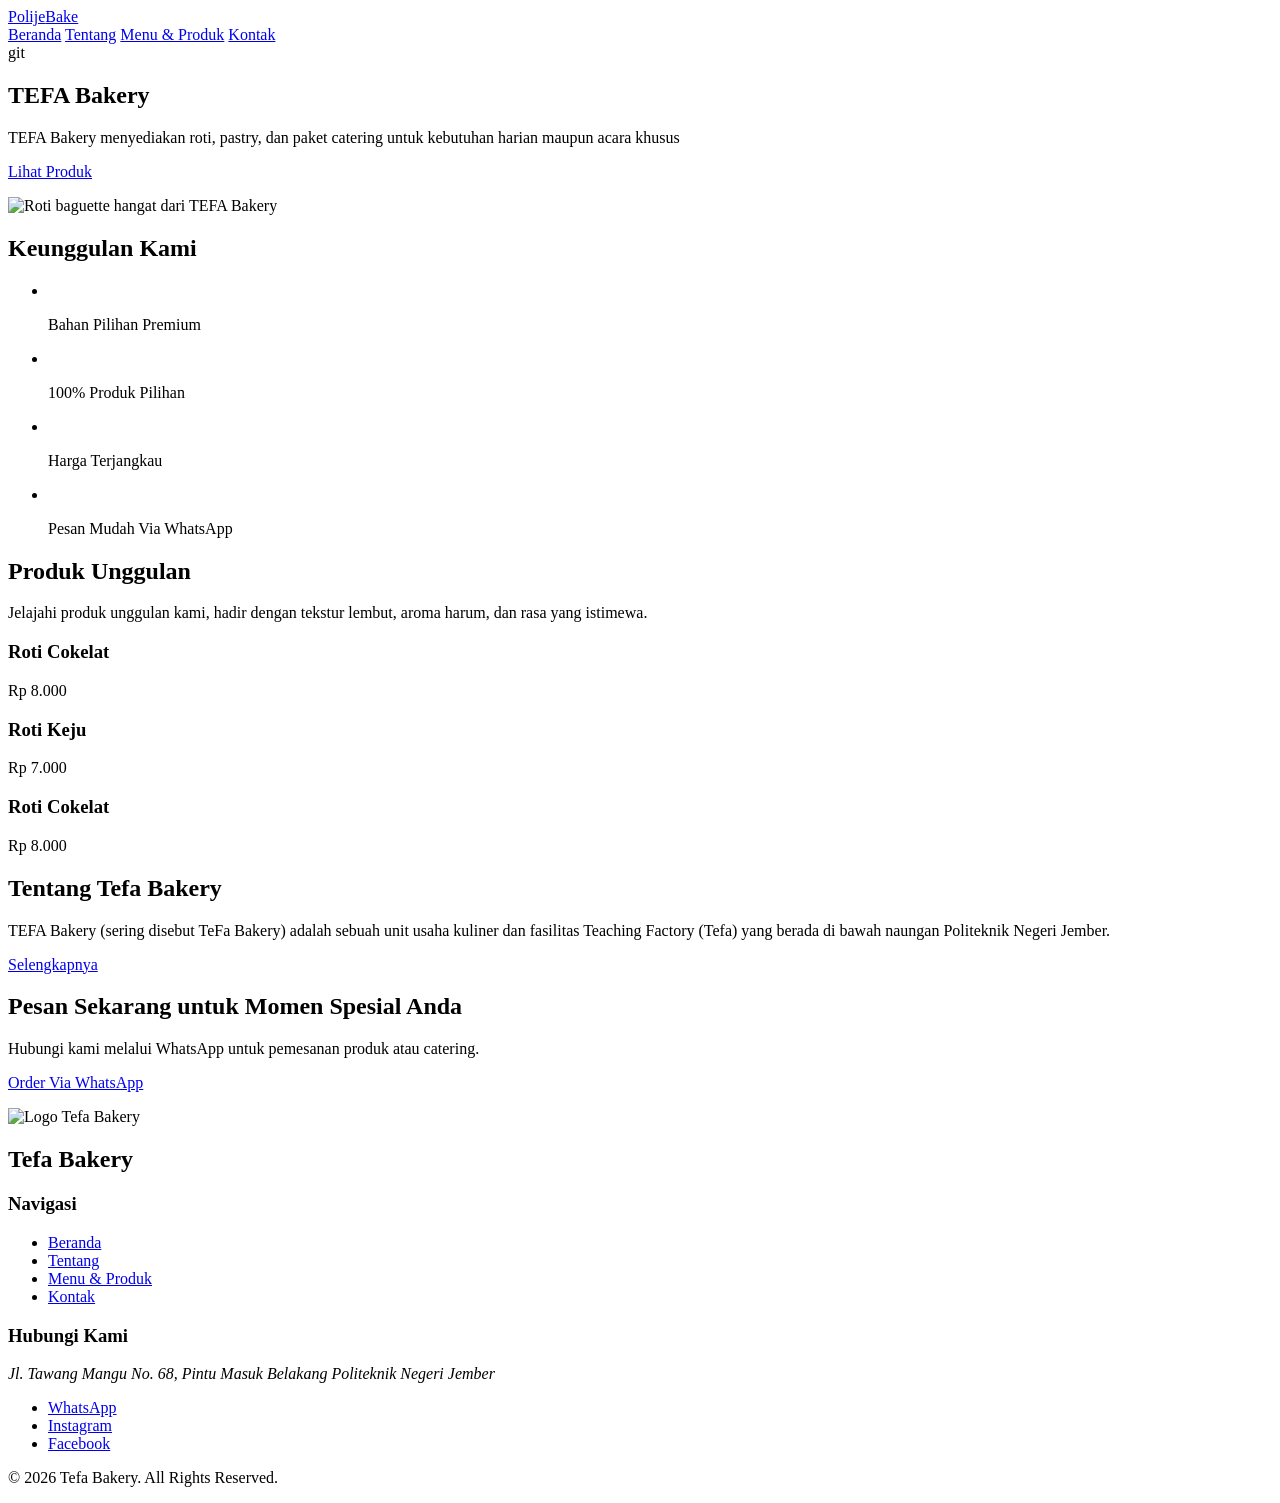
==== index.html @ ffd64a45 "Add files via upload" ====
<!doctype html>
<html lang="id">
  <head>
    <meta charset="UTF-8" />
    <meta name="viewport" content="width=device-width, initial-scale=1.0" />
    <title>Beranda - TEFA Bakery</title>

    <!-- Fonts -->
    <link rel="preconnect" href="https://fonts.googleapis.com" />
    <link rel="preconnect" href="https://fonts.gstatic.com" crossorigin />
    <link
      href="https://fonts.googleapis.com/css2?family=Inria+Serif:ital,wght@0,300;0,400;0,700;1,300;1,400;1,700&family=Inter:ital,opsz@0,14..32;1,14..32&display=swap"
      rel="stylesheet"
    />
    <!-- Feather Icons -->
    <script src="https://unpkg.com/feather-icons"></script>

    <link rel="stylesheet" href="style.css" />
  </head>

  <body>
    <!-- NAVBAR -->
    <header>
      <nav class="navbar">
        <a href="#" class="navbar-logo">Polije<span>Bake</span></a>

        <div class="navbar-nav">
          <a href="#">Beranda</a>
          <a href="tentang.html">Tentang</a>
          <a href="menu.html">Menu &amp; Produk</a>
          <a href="kontak.html">Kontak</a>
        </div>
        <div class="navbar-extra">
          <a href="#" id="hamburger-menu">
            <i data-feather="menu"></i>
          </a>git
        </div>
      </nav>
    </header>
    <!-- NAVBAR END -->

    <!-- Hero Section start -->
    <main>
      <section id="beranda">
        <h1>TEFA Bakery</h1>
        <p>
          TEFA Bakery menyediakan roti, pastry, dan paket catering untuk
          kebutuhan harian maupun acara khusus
        </p>
        <p><a class="tombol" href="menu.html">Lihat Produk</a></p>
        <img
          src="assets/images/hero-roti.jpg"
          alt="Roti baguette hangat dari TEFA Bakery"
          width="450"
        />
      </section>

      <section id="keunggulan">
        <h2>Keunggulan Kami</h2>
        <ul>
          <li>
            <img/>
            <p>Bahan Pilihan Premium</p>
          </li>
          <li>
            <img/>
            <p>100% Produk Pilihan</p>
          </li>
          <li>
            <img/>
            <p>Harga Terjangkau</p>
          </li>
          <li>
            <img/>
            <p>Pesan Mudah Via WhatsApp</p>
          </li>
        </ul>
      </section>

      <section id="produk-unggulan">
        <h2>Produk Unggulan</h2>
        <p>
          Jelajahi produk unggulan kami, hadir dengan tekstur lembut, aroma
          harum, dan rasa yang istimewa.
        </p>
        <article>
          <h3>Roti Cokelat</h3>
          <p>Rp 8.000</p>
        </article>

        <article>
          <h3>Roti Keju</h3>
          <p>Rp 7.000</p>
        </article>

        <article>
          <h3>Roti Cokelat</h3>
          <p>Rp 8.000</p>
        </article>
      </section>

      <section id="tentang">
        <h2>Tentang Tefa Bakery</h2>
        <p>
          TEFA Bakery (sering disebut TeFa Bakery) adalah sebuah unit usaha
          kuliner dan fasilitas Teaching Factory (Tefa) yang berada di bawah
          naungan Politeknik Negeri Jember.
        </p>
        <p><a class="tombol" href="tentang.html">Selengkapnya</a></p>
      </section>

      <section id="pesan">
        <h2>Pesan Sekarang untuk Momen Spesial Anda</h2>
        <p>
          Hubungi kami melalui WhatsApp untuk pemesanan produk atau catering.
        </p>
        <p>
          <a class="tombol" href="https://wa.me/6280000000000"
            >Order Via WhatsApp</a
          >
        </p>
      </section>
    </main>
    <!-- Hero Section End -->

    <!-- Footer Start-->
    <footer>
      <section>
        <img src="assets/images/" alt="Logo Tefa Bakery" width="80" />
        <h2>Tefa Bakery</h2>
      </section>

      <nav aria-label="Navigasi footer">
        <h3>Navigasi</h3>
        <ul>
          <li><a href="index.html">Beranda</a></li>
          <li><a href="tentang.html">Tentang</a></li>
          <li><a href="menu.html">Menu &amp; Produk</a></li>
          <li><a href="kontak.html">Kontak</a></li>
        </ul>
      </nav>

      <section>
        <h3>Hubungi Kami</h3>
        <address>
          Jl. Tawang Mangu No. 68, Pintu Masuk Belakang Politeknik Negeri Jember
        </address>
        <ul>
          <li><a href="https://wa.me/6280000000000">WhatsApp</a></li>
          <li>
            <a href="https://www.instagram.com/tefasippolije">Instagram</a>
          </li>
          <li><a href="https://www.facebook.com/">Facebook</a></li>
        </ul>
      </section>

      <p>&copy; 2026 Tefa Bakery. All Rights Reserved.</p>
    </footer>
    <!-- Footer end-->

    <!-- Feather Icons -->
    <script src="https://cdn.jsdelivr.net/npm/feather-icons/dist/feather.min.js"></script>
    <script>
      feather.replace();
    </script>
    <script src="script.js"></script>
  </body>
</html>
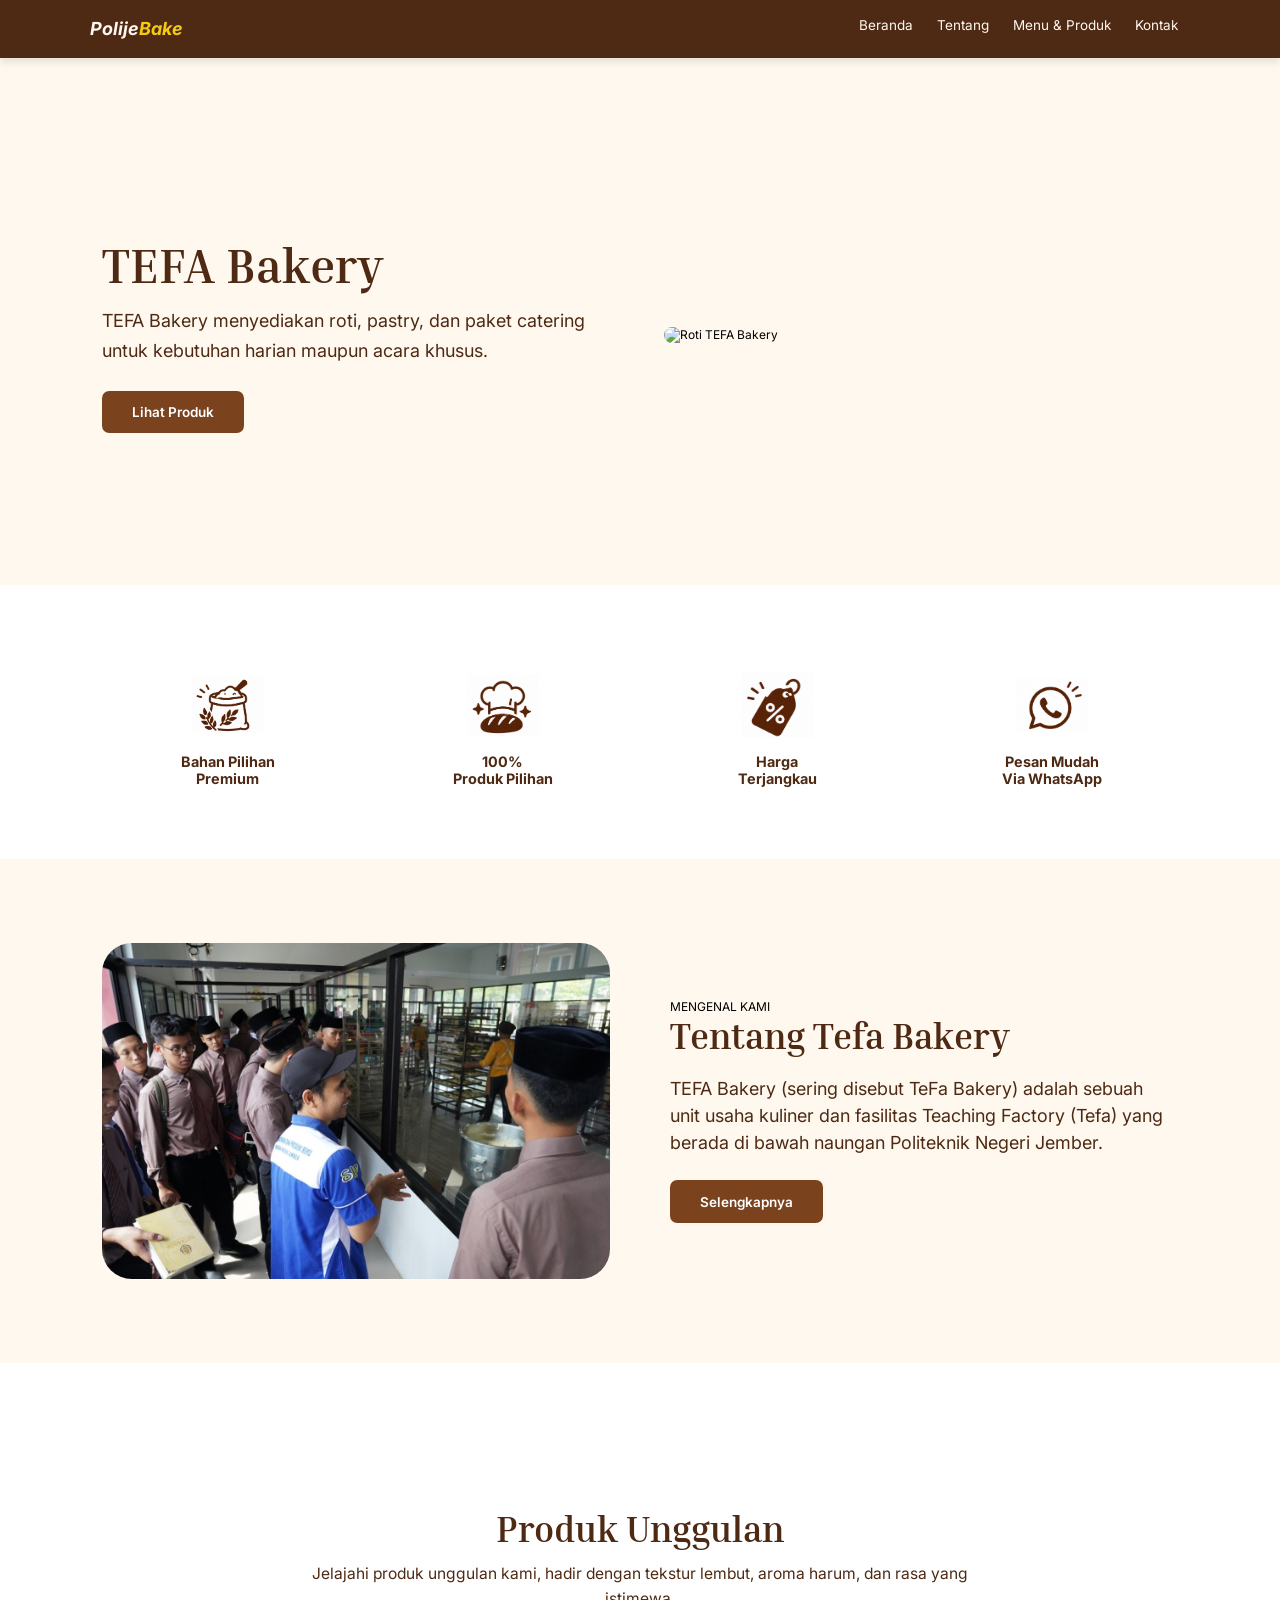
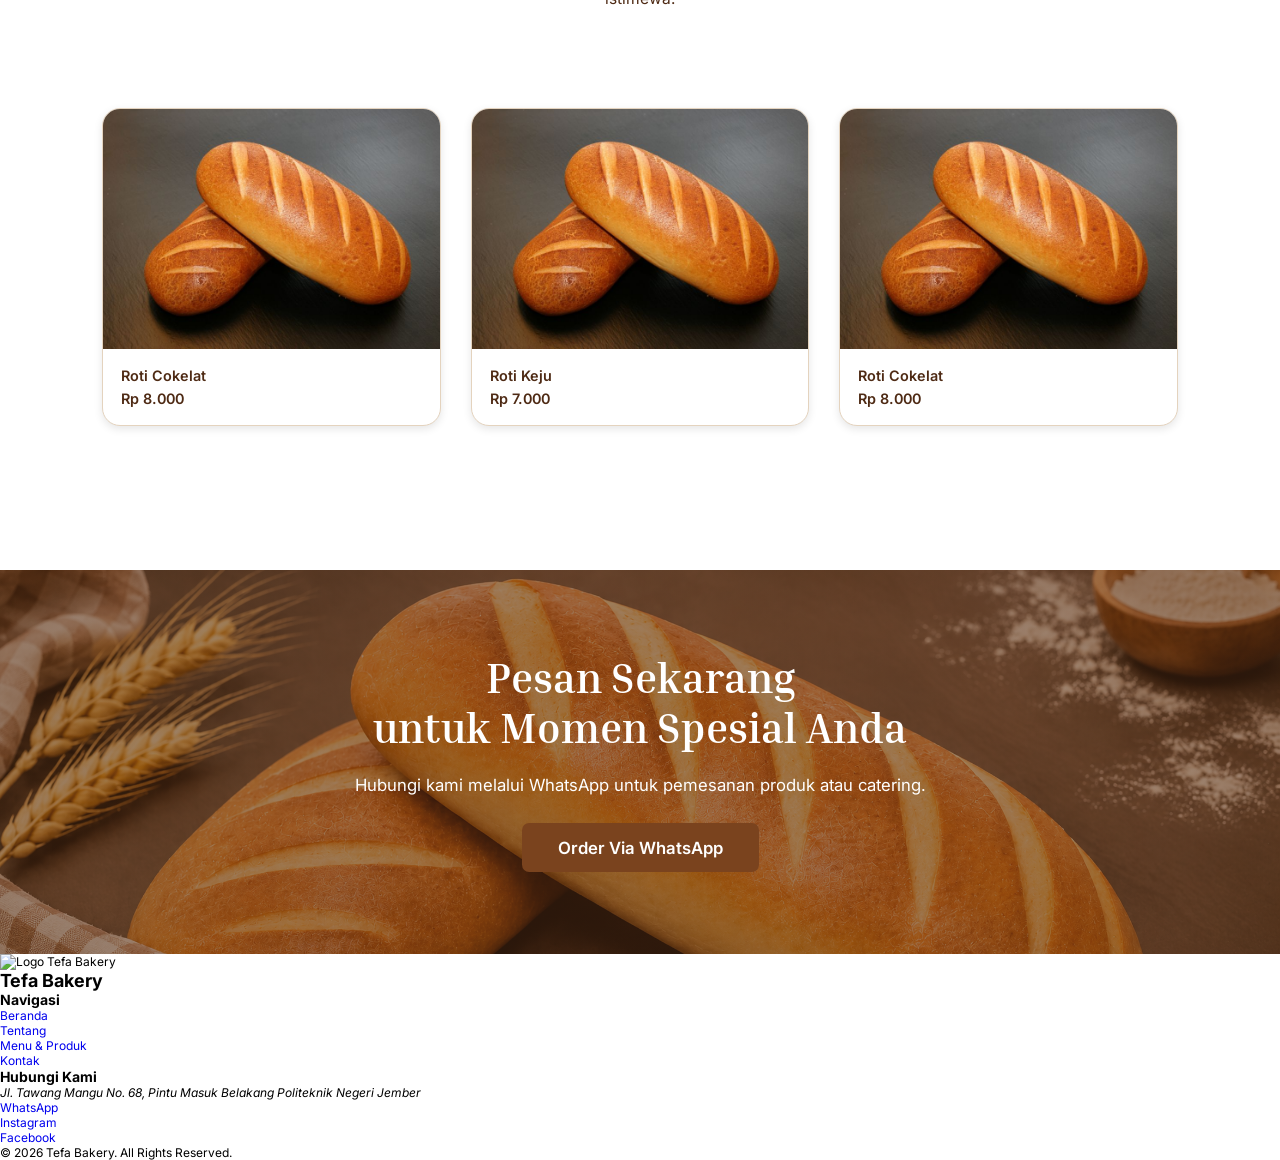
==== commit dc2e4d94: "update project" ====
--- a/index.html
+++ b/index.html
@@ -1,168 +1,198 @@
-<!doctype html>
-<html lang="id">
-  <head>
-    <meta charset="UTF-8" />
-    <meta name="viewport" content="width=device-width, initial-scale=1.0" />
-    <title>Beranda - TEFA Bakery</title>
-
-    <!-- Fonts -->
-    <link rel="preconnect" href="https://fonts.googleapis.com" />
-    <link rel="preconnect" href="https://fonts.gstatic.com" crossorigin />
-    <link
-      href="https://fonts.googleapis.com/css2?family=Inria+Serif:ital,wght@0,300;0,400;0,700;1,300;1,400;1,700&family=Inter:ital,opsz@0,14..32;1,14..32&display=swap"
-      rel="stylesheet"
-    />
-    <!-- Feather Icons -->
-    <script src="https://unpkg.com/feather-icons"></script>
-
-    <link rel="stylesheet" href="style.css" />
-  </head>
-
-  <body>
-    <!-- NAVBAR -->
-    <header>
-      <nav class="navbar">
-        <a href="#" class="navbar-logo">Polije<span>Bake</span></a>
-
-        <div class="navbar-nav">
-          <a href="#">Beranda</a>
-          <a href="tentang.html">Tentang</a>
-          <a href="menu.html">Menu &amp; Produk</a>
-          <a href="kontak.html">Kontak</a>
-        </div>
-        <div class="navbar-extra">
-          <a href="#" id="hamburger-menu">
-            <i data-feather="menu"></i>
-          </a>git
-        </div>
-      </nav>
-    </header>
-    <!-- NAVBAR END -->
-
-    <!-- Hero Section start -->
-    <main>
-      <section id="beranda">
-        <h1>TEFA Bakery</h1>
-        <p>
-          TEFA Bakery menyediakan roti, pastry, dan paket catering untuk
-          kebutuhan harian maupun acara khusus
-        </p>
-        <p><a class="tombol" href="menu.html">Lihat Produk</a></p>
-        <img
-          src="assets/images/hero-roti.jpg"
-          alt="Roti baguette hangat dari TEFA Bakery"
-          width="450"
-        />
-      </section>
-
-      <section id="keunggulan">
-        <h2>Keunggulan Kami</h2>
-        <ul>
-          <li>
-            <img/>
-            <p>Bahan Pilihan Premium</p>
-          </li>
-          <li>
-            <img/>
-            <p>100% Produk Pilihan</p>
-          </li>
-          <li>
-            <img/>
-            <p>Harga Terjangkau</p>
-          </li>
-          <li>
-            <img/>
-            <p>Pesan Mudah Via WhatsApp</p>
-          </li>
-        </ul>
-      </section>
-
-      <section id="produk-unggulan">
-        <h2>Produk Unggulan</h2>
-        <p>
-          Jelajahi produk unggulan kami, hadir dengan tekstur lembut, aroma
-          harum, dan rasa yang istimewa.
-        </p>
-        <article>
-          <h3>Roti Cokelat</h3>
-          <p>Rp 8.000</p>
-        </article>
-
-        <article>
-          <h3>Roti Keju</h3>
-          <p>Rp 7.000</p>
-        </article>
-
-        <article>
-          <h3>Roti Cokelat</h3>
-          <p>Rp 8.000</p>
-        </article>
-      </section>
-
-      <section id="tentang">
-        <h2>Tentang Tefa Bakery</h2>
-        <p>
-          TEFA Bakery (sering disebut TeFa Bakery) adalah sebuah unit usaha
-          kuliner dan fasilitas Teaching Factory (Tefa) yang berada di bawah
-          naungan Politeknik Negeri Jember.
-        </p>
-        <p><a class="tombol" href="tentang.html">Selengkapnya</a></p>
-      </section>
-
-      <section id="pesan">
-        <h2>Pesan Sekarang untuk Momen Spesial Anda</h2>
-        <p>
-          Hubungi kami melalui WhatsApp untuk pemesanan produk atau catering.
-        </p>
-        <p>
-          <a class="tombol" href="https://wa.me/6280000000000"
-            >Order Via WhatsApp</a
-          >
-        </p>
-      </section>
-    </main>
-    <!-- Hero Section End -->
-
-    <!-- Footer Start-->
-    <footer>
-      <section>
-        <img src="assets/images/" alt="Logo Tefa Bakery" width="80" />
-        <h2>Tefa Bakery</h2>
-      </section>
-
-      <nav aria-label="Navigasi footer">
-        <h3>Navigasi</h3>
-        <ul>
-          <li><a href="index.html">Beranda</a></li>
-          <li><a href="tentang.html">Tentang</a></li>
-          <li><a href="menu.html">Menu &amp; Produk</a></li>
-          <li><a href="kontak.html">Kontak</a></li>
-        </ul>
-      </nav>
-
-      <section>
-        <h3>Hubungi Kami</h3>
-        <address>
-          Jl. Tawang Mangu No. 68, Pintu Masuk Belakang Politeknik Negeri Jember
-        </address>
-        <ul>
-          <li><a href="https://wa.me/6280000000000">WhatsApp</a></li>
-          <li>
-            <a href="https://www.instagram.com/tefasippolije">Instagram</a>
-          </li>
-          <li><a href="https://www.facebook.com/">Facebook</a></li>
-        </ul>
-      </section>
-
-      <p>&copy; 2026 Tefa Bakery. All Rights Reserved.</p>
-    </footer>
-    <!-- Footer end-->
-
-    <!-- Feather Icons -->
-    <script src="https://cdn.jsdelivr.net/npm/feather-icons/dist/feather.min.js"></script>
-    <script>
-      feather.replace();
-    </script>
-    <script src="script.js"></script>
-  </body>
-</html>
+<!doctype html>
+<html lang="id">
+  <head>
+    <meta charset="UTF-8" />
+    <meta name="viewport" content="width=device-width, initial-scale=1.0" />
+    <title>Beranda - TEFA Bakery</title>
+
+    <!-- Fonts -->
+    <link rel="preconnect" href="https://fonts.googleapis.com" />
+    <link rel="preconnect" href="https://fonts.gstatic.com" crossorigin />
+    <link
+      href="https://fonts.googleapis.com/css2?family=Inria+Serif:ital,wght@0,300;0,400;0,700;1,300;1,400;1,700&family=Inter:ital,opsz@0,14..32;1,14..32&display=swap"
+      rel="stylesheet"
+    />
+    <!-- Feather Icons -->
+    <script src="https://unpkg.com/feather-icons"></script>
+
+    <link rel="stylesheet" href="style.css" />
+  </head>
+
+  <body>
+    <!-- NAVBAR -->
+    <header>
+      <nav class="navbar">
+        <a href="#" class="navbar-logo">Polije<span>Bake</span></a>
+
+        <div class="navbar-nav">
+          <a href="#">Beranda</a>
+          <a href="tentang.html">Tentang</a>
+          <a href="menu.html">Menu &amp; Produk</a>
+          <a href="kontak.html">Kontak</a>
+        </div>
+        <div class="navbar-extra">
+          <a href="#" id="hamburger-menu"> <i data-feather="menu"></i> </a>
+        </div>
+      </nav>
+    </header>
+    <!-- NAVBAR END -->
+
+    <!-- Hero Section start -->
+    <main>
+      <section class="hero" id="beranda">
+        <div class="hero-content">
+          <h1>TEFA Bakery</h1>
+          <p>
+            TEFA Bakery menyediakan roti, pastry, dan paket catering untuk
+            kebutuhan harian maupun acara khusus.
+          </p>
+          <a class="tombol" href="menu.html">Lihat Produk</a>
+        </div>
+
+        <div class="hero-image">
+          <img src="assets/roti.jpg" alt="Roti TEFA Bakery" />
+        </div>
+      </section>
+
+      <section class="keunggulan">
+        <div class="keunggulan-item">
+          <img src="assets/premium.png" alt="Bahan Premium" />
+          <p>Bahan Pilihan<br />Premium</p>
+        </div>
+
+        <div class="keunggulan-item">
+          <img src="assets/pilihan.png" alt="Produk Pilihan" />
+          <p>100%<br />Produk Pilihan</p>
+        </div>
+
+        <div class="keunggulan-item">
+          <img src="assets/terjangkau.png" alt="Harga Terjangkau" />
+          <p>Harga<br />Terjangkau</p>
+        </div>
+
+        <div class="keunggulan-item">
+          <img src="assets/pesan.png" alt="WhatsApp" />
+          <p>Pesan Mudah<br />Via WhatsApp</p>
+        </div>
+      </section>
+
+      <!-- TENTANG -->
+      <section class="tentang">
+        <img
+          src="assets/tentang.png"
+          alt="Kegiatan Teaching Factory TEFA Bakery"
+        />
+
+        <div class="tentang-content">
+          <span class="tentang-label"> MENGENAL KAMI </span>
+
+          <h2>Tentang Tefa Bakery</h2>
+
+          <p>
+            TEFA Bakery (sering disebut TeFa Bakery) adalah sebuah unit usaha
+            kuliner dan fasilitas Teaching Factory (Tefa) yang berada di bawah
+            naungan Politeknik Negeri Jember.
+          </p>
+
+          <a class="tombol" href="tentang.html"> Selengkapnya </a>
+        </div>
+      </section>
+      <!-- Menu Unggulan -->
+      <section class="produk">
+        <div class="produk-header">
+          <h2>Produk Unggulan</h2>
+          <p>
+            Jelajahi produk unggulan kami, hadir dengan tekstur lembut, aroma
+            harum, dan rasa yang istimewa.
+          </p>
+        </div>
+
+        <div class="produk-container">
+          <article class="produk-card">
+            <img src="assets/Roti.jpg" alt="Roti Cokelat" />
+
+            <div class="produk-desc">
+              <h3>Roti Cokelat</h3>
+              <p>Rp 8.000</p>
+            </div>
+          </article>
+
+          <article class="produk-card">
+            <img src="assets/Roti.jpg" alt="Roti Keju" />
+
+            <div class="produk-desc">
+              <h3>Roti Keju</h3>
+              <p>Rp 7.000</p>
+            </div>
+          </article>
+
+          <article class="produk-card">
+            <img src="assets/Roti.jpg" alt="Roti Cokelat" />
+
+            <div class="produk-desc">
+              <h3>Roti Cokelat</h3>
+              <p>Rp 8.000</p>
+            </div>
+          </article>
+        </div>
+      </section>
+
+      <section class="pesan">
+        <div class="pesan-content">
+          <h2>Pesan Sekarang<br />untuk Momen Spesial Anda</h2>
+
+          <p>
+            Hubungi kami melalui WhatsApp untuk pemesanan produk atau catering.
+          </p>
+
+          <a class="tombol" href="https://wa.me/6280000000000">
+            Order Via WhatsApp
+          </a>
+        </div>
+      </section>
+    </main>
+    <!-- Hero Section End -->
+
+    <!-- Footer Start-->
+    <footer>
+      <section>
+        <img src="assets/images/" alt="Logo Tefa Bakery" width="80" />
+        <h2>Tefa Bakery</h2>
+      </section>
+
+      <nav aria-label="Navigasi footer">
+        <h3>Navigasi</h3>
+        <ul>
+          <li><a href="index.html">Beranda</a></li>
+          <li><a href="tentang.html">Tentang</a></li>
+          <li><a href="menu.html">Menu &amp; Produk</a></li>
+          <li><a href="kontak.html">Kontak</a></li>
+        </ul>
+      </nav>
+
+      <section>
+        <h3>Hubungi Kami</h3>
+        <address>
+          Jl. Tawang Mangu No. 68, Pintu Masuk Belakang Politeknik Negeri Jember
+        </address>
+        <ul>
+          <li><a href="https://wa.me/6280000000000">WhatsApp</a></li>
+          <li>
+            <a href="https://www.instagram.com/tefasippolije">Instagram</a>
+          </li>
+          <li><a href="https://www.facebook.com/">Facebook</a></li>
+        </ul>
+      </section>
+
+      <p>&copy; 2026 Tefa Bakery. All Rights Reserved.</p>
+    </footer>
+    <!-- Footer end-->
+
+    <!-- Feather Icons -->
+    <script src="https://cdn.jsdelivr.net/npm/feather-icons/dist/feather.min.js"></script>
+    <script>
+      feather.replace();
+    </script>
+    <script src="script.js"></script>
+  </body>
+</html>
--- a/style.css
+++ b/style.css
@@ -0,0 +1,946 @@
+:root {
+  --primary: #4e2a14;
+  --bg: #fff8ee;
+  --font-judul: "Inria Serif", serif;
+  --font-isi: "Inter", sans-serif;
+  --stroke: #e4d3be;
+}
+
+* {
+  margin: 0;
+  padding: 0;
+  box-sizing: border-box;
+  outline: none;
+  border: none;
+  text-decoration: none;
+}
+html {
+  scroll-behavior: smooth;
+  scroll-padding-top: 90px;
+}
+body {
+  font-family: var(--font-isi);
+  color: black;
+}
+
+/* Navbar */
+.navbar {
+  display: flex;
+  align-items: center;
+  padding: 1.4rem 7%;
+  background-color: var(--primary);
+  border-bottom: 1px solid var(--primary);
+  box-shadow: 0 4px 8px rgba(0, 0, 0, 0.1);
+  left: 0;
+  top: 0;
+  right: 0;
+  z-index: 998;
+  position: fixed;
+}
+.navbar .navbar-logo {
+  font-size: 1.5rem;
+  font-weight: 700;
+  color: #fff8ee;
+  font-style: italic;
+}
+.navbar .navbar-logo span {
+  color: #f5cb12;
+  font-style: italic;
+}
+.navbar .navbar-nav {
+  display: flex;
+  align-items: center;
+  position: static;
+  margin-left: auto;
+  transform: none;
+}
+.navbar .navbar-nav a {
+  color: var(--bg);
+  display: inline-block;
+  font-size: 1.125rem;
+  margin: 0 1rem;
+}
+.navbar .navbar-nav a::after {
+  content: "";
+  display: block;
+  padding-bottom: 0.5rem;
+  border-bottom: 0.1rem solid var(--bg);
+  width: 0;
+  transition: width 0.6s ease;
+}
+.navbar .navbar-nav a:hover::after,
+.navbar .navbar-nav a.active::after {
+  width: 100%;
+}
+
+/* Hamburger Menu */
+.navbar .navbar-extra a {
+  color: var(--bg);
+}
+#hamburger-menu {
+  display: none;
+}
+
+/* Home */
+/* Hero section */
+.hero {
+  min-height: 65vh;
+  padding: 12rem 8% 5rem;
+  background: var(--bg);
+  display: grid;
+  grid-template-columns: 1fr 1fr;
+  align-items: center;
+  gap: 4rem;
+}
+.hero-content h1 {
+  font-size: 4rem;
+  font-family: var(--font-judul);
+  font-weight: 700;
+  margin-bottom: 1rem;
+  color: #4e2a14;
+}
+.hero-content p {
+  font-size: 1.5rem;
+  font-family: var(--font-isi);
+  color: #4e2a14;
+  line-height: 1.7;
+  margin-bottom: 2rem;
+}
+.hero-image img {
+  width: 100%;
+  height: 28rem;
+  object-fit: cover;
+  border-radius: 2.5rem;
+}
+/* Tombol lihat produk */
+.tombol {
+  display: inline-block;
+  padding: 1.1rem 2.5rem;
+  background-color: #7a431e;
+  color: #ffffff;
+  font-size: 1.125rem;
+  font-weight: 600;
+  border-radius: 0.6rem;
+  transition: 0.3s ease;
+}
+.tombol:hover {
+  background: var(--primary);
+  transform: translateY(-3px);
+}
+
+/* Keunggulan */
+.keunggulan {
+  padding: 7rem 8% 6rem;
+  background: #ffffff;
+  display: grid;
+  grid-template-columns: repeat(4, 1fr);
+  gap: 2rem;
+  text-align: center;
+}
+.keunggulan-item {
+  display: flex;
+  flex-direction: column;
+  align-items: center;
+  justify-content: center;
+  gap: 1rem;
+}
+.keunggulan-item img {
+  width: 6rem;
+  height: 6rem;
+  object-fit: contain;
+  display: block;
+}
+.keunggulan-item p {
+  font-family: var(--font-isi);
+  font-size: 1.2rem;
+  font-weight: 700;
+  color: #4e2a14;
+}
+/* tentang tefa bakery singkat */
+.tentang {
+  padding: 7rem 8%;
+  background-color: var(--bg);
+  display: grid;
+  grid-template-columns: 1fr 1fr;
+  align-items: center;
+  gap: 5rem;
+}
+.tentang h2 {
+  font-family: var(--font-judul);
+  font-size: 3rem;
+  font-weight: 700;
+  color: var(--primary);
+  margin-bottom: 1.5rem;
+}
+.tentang img {
+  width: 100%;
+  height: 28rem;
+  object-fit: cover;
+  border-radius: 2.5rem;
+  display: block;
+}
+.tentang-content {
+  display: flex;
+  flex-direction: column;
+  align-items: flex-start;
+}
+.tentang-content p {
+  font-family: var(--font-isi);
+  font-size: 1.5rem;
+  color: var(--primary);
+  line-height: 1.5;
+  margin-bottom: 2rem;
+}
+.tentang-content .tombol {
+  display: inline-block;
+}
+/* Menu Unggulan */
+.produk {
+  padding: 12rem 8%;
+  background-color: #ffffff;
+}
+.produk-header {
+  text-align: center;
+  margin-bottom: 8rem;
+}
+.produk-header h2 {
+  font-family: var(--font-judul);
+  font-size: 3rem;
+  font-weight: 700;
+  color: var(--primary);
+  margin-bottom: 1rem;
+}
+.produk-header p {
+  font-family: var(--font-isi);
+  font-size: 1.3rem;
+  font-weight: 400;
+  color: var(--primary);
+  line-height: 1.6;
+  max-width: 55rem;
+  margin: 0 auto;
+}
+.produk-container {
+  display: grid;
+  grid-template-columns: repeat(3, 1fr);
+  gap: 2.5rem;
+  max-width: 110rem;
+  margin: 0 auto;
+}
+.produk-card {
+  background: #ffffff;
+  border: 1px solid var(--stroke);
+  border-radius: 1.5rem;
+  overflow: hidden;
+  box-shadow: 0 3px 8px rgba(0, 0, 0, 0.1);
+  transition: 0.3s ease;
+}
+.produk-card:hover {
+  transform: translateY(-5px);
+  box-shadow: 0 8px 20px rgba(78, 42, 20, 0.15);
+}
+.produk-card img {
+  width: 100%;
+  height: 20rem;
+  object-fit: cover;
+  display: block;
+}
+.produk-desc {
+  padding: 1.5rem;
+  text-align: left;
+}
+.produk-desc h3 {
+  font-family: var(--font-isi);
+  font-size: 1.2rem;
+  font-weight: 600;
+  color: var(--primary);
+  margin-bottom: 0.5rem;
+}
+.produk-desc p {
+  font-family: var(--font-isi);
+  font-size: 1.2rem;
+  font-weight: 600;
+  color: var(--primary);
+}
+/* Pesan Sekarang */
+.pesan {
+  min-height: 32rem;
+  padding: 6rem 8%;
+
+  background-image:
+    linear-gradient(rgba(78, 42, 20, 0.55), rgba(78, 42, 20, 0.55)),
+    url("assets/banner.png");
+  background-size: cover;
+  background-position: center;
+  background-repeat: no-repeat;
+
+  display: flex;
+  justify-content: center;
+  align-items: center;
+  text-align: center;
+}
+.pesan-content {
+  max-width: 75rem;
+  margin: 0 auto;
+}
+.pesan-content h2 {
+  font-family: var(--font-judul);
+  font-size: 3.5rem;
+  font-weight: 700;
+  color: #ffffff;
+  line-height: 1.2;
+  margin-bottom: 1.5rem;
+}
+.pesan-content p {
+  font-family: var(--font-isi);
+  font-size: 1.4rem;
+  color: #ffffff;
+  line-height: 1.7;
+  margin-bottom: 2rem;
+}
+.pesan-content .tombol {
+  display: inline-block;
+  padding: 1.2rem 3rem;
+  background-color: #7a431e;
+  color: white;
+  font-size: 1.4rem;
+  font-weight: 600;
+  border-radius: 0.6rem;
+  transition: 0.3s ease;
+}
+.pesan-content .tombol:hover {
+  background-color: var(--primary);
+  transform: translateY(-3px);
+}
+
+/* Tentang */
+.tentang-header {
+  padding: 9rem 8% 5rem;
+  text-align: center;
+}
+.tentang-header h1 {
+  text-align: center;
+  font-family: var(--font-judul);
+  font-size: 3rem;
+  font-weight: 700;
+  margin-bottom: 1rem;
+  color: var(--primary);
+}
+.tentang-header p {
+  font-family: var(--font-isi);
+  font-size: 1.3rem;
+  color: var(--primary);
+  line-height: 1.7;
+  max-width: 55rem;
+  margin: 0 auto;
+}
+/* Profil */
+.profil {
+  max-width: 110rem;
+  margin: 0 auto;
+  padding: 3rem 8% 5rem;
+
+  display: grid;
+  grid-template-columns: 0.9fr 1fr;
+  align-items: center;
+  gap: 4rem;
+}
+.profil-content {
+  background-color: #fff8ee;
+  min-height: 27rem;
+  padding: 2.5rem 2.8rem;
+
+  border: 1px solid #ead9c8;
+  border-radius: 2rem;
+  box-shadow: 0 3px 5px rgba(0, 0, 0, 0.12);
+
+  display: flex;
+  flex-direction: column;
+  justify-content: center;
+}
+.profil-content h2 {
+  font-family: var(--font-judul);
+  font-size: 2rem;
+  font-weight: 400;
+  color: var(--primary);
+  margin-bottom: 1.5rem;
+}
+.profil-content p {
+  font-family: var(--font-isi);
+  font-size: 1.2rem;
+  color: var(--primary);
+  line-height: 1.65;
+  text-align: justify;
+}
+.profil-image img {
+  width: 100%;
+  height: 30rem;
+  object-fit: cover;
+  object-position: center;
+  display: block;
+  border-radius: 2rem;
+  box-shadow: 0 3px 5px rgba(0, 0, 0, 0.12);
+}
+/* Sejarah */
+.sejarah {
+  margin-top: 6rem;
+  width: 100%;
+  padding: 4rem 8%;
+  box-sizing: border-box;
+  display: grid;
+  grid-template-columns: 1fr 1.2fr;
+  align-items: center;
+  gap: 4rem;
+  background-color: var(--primary);
+  box-shadow: 0 8px 10px -3px rgba(0, 0, 0, 0.2);
+}
+.sejarah-image img {
+  width: 100%;
+  height: 30rem;
+  object-fit: cover;
+  object-position: center;
+  display: block;
+  border-radius: 1.5rem;
+}
+.sejarah-content h2 {
+  font-family: var(--font-judul);
+  font-size: 2.4rem;
+  font-weight: 400;
+  color: #e4d3be;
+  margin-bottom: 1.5rem;
+}
+.sejarah-content p {
+  font-family: var(--font-isi);
+  font-size: 1.2rem;
+  color: #e4d3be;
+  line-height: 1.8;
+  text-align: justify;
+  margin-bottom: 1rem;
+}
+/* Visi Misi */
+.visi-misi {
+  width: 100%;
+  padding: 9rem 8%;
+  box-sizing: border-box;
+}
+.visi-misi h2 {
+  font-family: var(--font-judul);
+  font-size: 2.5rem;
+  font-weight: 400;
+  color: var(--primary);
+  margin-bottom: 2rem;
+  text-align: left;
+}
+.visi-misi-container {
+  display: grid;
+  grid-template-columns: 0.7fr 1.2fr;
+  gap: 2rem;
+  align-items: stretch;
+}
+.visi-card,
+.misi-card {
+  background-color: #fff8ee;
+  padding: 2rem;
+  border: 1px solid #ead9c8;
+  border-radius: 1.2rem;
+  box-shadow: 0 3px 4px rgba(0, 0, 0, 0.15);
+  min-height: 27rem;
+}
+.visi-card h3,
+.misi-card h3 {
+  font-family: var(--font-judul);
+  font-size: 2rem;
+  font-weight: 400;
+  color: var(--primary);
+  margin-bottom: 1.5rem;
+}
+.visi-card p {
+  font-family: var(--font-isi);
+  font-size: 1.2rem;
+  line-height: 1.65;
+  color: var(--primary);
+  text-align: justify;
+}
+.misi-card ul {
+  list-style: none;
+  padding: 0;
+  margin: 0;
+  counter-reset: nomor-misi;
+}
+.misi-card li {
+  counter-increment: nomor-misi;
+  position: relative;
+  padding-left: 3rem;
+  margin-bottom: 1.5rem;
+
+  font-family: var(--font-isi);
+  font-size: 1.1rem;
+  line-height: 1.6;
+  color: var(--primary);
+  text-align: justify;
+}
+/* Nomor Lingkaran */
+.misi-card li::before {
+  content: counter(nomor-misi);
+  position: absolute;
+  left: 0;
+  top: 0;
+  width: 2rem;
+  height: 2rem;
+  border-radius: 50%;
+  background-color: #7a431e;
+  color: #ffffff;
+  display: flex;
+  align-items: center;
+  justify-content: center;
+  font-size: 1rem;
+  font-weight: 600;
+}
+
+
+/* Menu & Produk */
+.menu-banner {
+  position: relative;
+  width: 100%;
+  height: 480px;
+  overflow: hidden;
+  background-color: var(--bg);
+}
+.menu-banner img {
+  position: absolute;
+  inset: 0;
+  width: 100%;
+  height: 100%;
+  object-fit: cover;
+  object-position: center;
+  z-index: 0;
+}
+.menu-banner::before {
+  content: "";
+  position: absolute;
+  inset: 0;
+  background: linear-gradient(90deg, rgba(255, 248, 238, 0.2), transparent 75%);
+  z-index: 1;
+}
+.menu-banner-content {
+  position: relative;
+  z-index: 2;
+  padding: 0 8%;
+  height: 100%;
+  display: flex;
+  flex-direction: column;
+  justify-content: center;
+  max-width: 650px;
+}
+.menu-banner-content h1 {
+  font-family: var(--font-judul);
+  font-size: 3.5rem;
+  color: var(--primary);
+  margin-bottom: 0.5rem;
+}
+.menu-banner-content p {
+  font-size: 1rem;
+  line-height: 1.6;
+  color: var(--primary);
+  font-family: var(--font-isi);
+}
+/* Kategori */
+.daftar-produk {
+  padding: 4rem 8%;
+  background: linear-gradient(to bottom, #ffffff, var(--bg));
+}
+.kategori-menu {
+  display: flex;
+  justify-content: flex-start;
+  align-items: center;
+  flex-wrap: wrap;
+  gap: 1rem;
+  margin-bottom: 3rem;
+}
+.kategori-btn {
+  padding: 0.8rem 2rem;
+  border: 1px solid var(--primary);
+  border-radius: 1.875rem;
+  background: transparent;
+  color: var(--primary);
+  font-family: var(--font-isi);
+  font-size: 0.95rem;
+  cursor: pointer;
+  transition: 0.3s;
+}
+.kategori-btn:hover,
+.kategori-btn.active {
+  background-color: #7A431E;
+  color: white;
+}
+.daftar-produk {
+  padding: 4rem 8%;
+}
+.daftar-produk-header {
+  text-align: left;
+  margin-bottom: 2.5rem;
+}
+.daftar-produk-header h2 {
+  font-family: var(--font-judul);
+  font-size: 2.5rem;
+  color: var(--primary);
+}
+.daftar-produk-container {
+  display: grid;
+  grid-template-columns: repeat(3, 1fr);
+  gap: 3rem;
+}
+.daftar-produk-card {
+  background-color: var(--white);
+  border-radius: 15px;
+  overflow: hidden;
+  box-shadow: 0 4px 15px rgba(78, 42, 20, 0.1);
+  transition: 0.3s;
+}
+.daftar-produk-card:hover {
+  transform: translateY(-5px);
+  box-shadow: 0 8px 20px rgba(78, 42, 20, 0.15);
+}
+.daftar-produk-card img {
+  width: 100%;
+  height: 220px;
+  object-fit: cover;
+  display: block;
+}
+.daftar-produk-desc {
+  padding: 1.3rem;
+}
+.daftar-produk-desc h3 {
+  font-family: var(--font-judul);
+  font-size: 1.4rem;
+  color: var(--primary);
+  margin-bottom: 0.5rem;
+}
+.daftar-produk-desc p {
+  font-size: 1.2rem;
+  font-family: var(--font-isi);
+  margin-bottom: 1rem;
+  color: var(--primary);
+}
+.detail-btn {
+  width: 100%;
+  padding: 0.8rem;
+  border: none;
+  border-radius: 15px;
+  background-color: #7A431E;
+  color: white;
+  font-family: var(--font-isi);
+  font-size: 0.95rem;
+  cursor: pointer;
+  transition: 0.3s;
+}
+.detail-btn:hover {
+  background-color: var(--primary);
+}
+/* FILTER KATEGORI */
+.daftar-produk-card.hidden {
+  display: none;
+}
+
+
+
+
+/* Kontak */
+.kontak-header {
+  width: 100%;
+  padding: 9rem 8% 5rem;
+  box-sizing: border-box;
+  text-align: center;
+}
+.kontak-header h1 {
+  font-family: var(--font-judul);
+  font-size: 3rem;
+  font-weight: 400;
+  color: var(--primary);
+  margin-bottom: 0.8rem;
+}
+.kontak-header p {
+  font-family: var(--font-isi);
+  font-size: 1.2rem;
+  color: var(--primary);
+  line-height: 1.6;
+  max-width: 60rem;
+  margin: 0 auto;
+}
+.kontak-utama {
+  width: 100%;
+  padding: 4rem 8%;
+  display: grid;
+  grid-template-columns: 1fr 1.15fr;
+  gap: 2rem;
+  align-items: center;
+}
+.kontak-image img {
+  width: 100%;
+  height: 325px;
+  object-fit: cover;
+  border-radius: 1rem;
+  box-shadow: 0 2px 5px rgba(0, 0, 0, 0.25);
+}
+.kontak-content {
+  display: flex;
+  flex-direction: column;
+  gap: 1.7rem;
+}
+.hubungi-kami h2 {
+  font-family: var(--font-judul);
+  font-size: 2rem;
+  color: var(--primary);
+  margin-bottom: 0.8rem;
+}
+.hubungi-kami p {
+  font-family: var(--font-isi);
+  font-size: 1rem;
+  line-height: 1.7;
+  color: var(--primary);
+  margin-bottom: 1.5rem;
+}
+.kontak-wa {
+  display: flex;
+  justify-content: center;
+  align-items: center;
+  width: 100%;
+  padding: 0.8rem;
+  background-color: #81451f;
+  color: white;
+  text-decoration: none;
+  border-radius: 0.5rem;
+  font-family: var(--font-isi);
+  font-weight: 600;
+  transition: 0.3s;
+}
+.kontak-wa:hover {
+  background-color: var(--primary);
+}
+.media-sosial h2 {
+  font-family: var(--font-judul);
+  font-size: 1.5rem;
+  color: var(--primary);
+  margin-bottom: 1rem;
+}
+.media-container {
+  display: grid;
+  grid-template-columns: repeat(2, 1fr);
+  gap: 1rem;
+}
+.media-card {
+  padding: 1rem;
+  background-color: var(--bg);
+  border: 1px solid #ead9c8;
+  border-radius: 1rem;
+  box-shadow: 0 2px 5px rgba(0, 0, 0, 0.15);
+}
+.media-title {
+  display: flex;
+  align-items: center;
+  gap: 0.7rem;
+  margin-bottom: 0.8rem;
+}
+.media-title img {
+  width: 25px;
+  height: 25px;
+  object-fit: contain;
+}
+.media-title h3 {
+  font-family: var(--font-judul);
+  font-size: 1rem;
+  font-weight: 400;
+  color: var(--primary);
+}
+.media-card p {
+  font-family: var(--font-isi);
+  font-size: 0.85rem;
+  color: var(--primary);
+  margin-bottom: 0.8rem;
+}
+.media-card a {
+  display: block;
+  width: 100%;
+  padding: 0.6rem;
+  text-align: center;
+  background-color: #81451f;
+  color: white;
+  text-decoration: none;
+  font-family: var(--font-isi);
+  font-size: 0.8rem;
+  border-radius: 0.4rem;
+  transition: 0.3s;
+}
+.media-card a:hover {
+  background-color: var(--primary);
+}
+/* Lokasi & Jam Operasional */
+.informasi-kontak {
+  width: 100%;
+  padding: 6rem 8%;
+  display: grid;
+  grid-template-columns: 1fr 1fr;
+  gap: 3rem;
+  align-items: stretch;
+  background: linear-gradient(to bottom, #ffffff 0%, #fff8ee 100%);
+  box-sizing: border-box;
+}
+.lokasi-card {
+  padding: 1rem;
+  background-color: #ffffff;
+  border: 1px solid #ead9c8;
+  border-radius: 0.7rem;
+  box-shadow: 0 2px 4px rgba(0, 0, 0, 0.12);
+}
+.lokasi-title {
+  display: flex;
+  align-items: center;
+  gap: 0.5rem;
+  margin-bottom: 0.6rem;
+}
+.lokasi-title img {
+  width: 16px;
+  height: 16px;
+  object-fit: contain;
+}
+.lokasi-title h2 {
+  font-family: var(--font-judul);
+  font-size: 1.8rem;
+  color: var(--primary);
+  margin: 0;
+}
+.lokasi-card p {
+  font-family: var(--font-isi);
+  font-size: 0.95rem;
+  line-height: 1.6;
+  color: var(--primary);
+  margin-bottom: 1.2rem;
+}
+.lokasi-card iframe {
+  width: 100%;
+  height: 250px;
+  border: none;
+  border-radius: 0.7rem;
+  margin-bottom: 1rem;
+}
+.maps-button {
+  display: block;
+  width: 100%;
+  padding: 1rem;
+  background-color: #81451f;
+  color: #ffffff;
+  text-align: center;
+  text-decoration: none;
+  border-radius: 1.2rem;
+  font-family: var(--font-isi);
+  font-size: 0.95rem;
+  font-weight: 600;
+  box-sizing: border-box;
+  transition: 0.3s;
+}
+.maps-button:hover {
+  background-color: var(--primary);
+}
+.jam-card {
+  padding: 2rem;
+  background-color: #ffffff;
+  border: 1px solid #ead9c8;
+  border-radius: 1.2rem;
+  box-shadow: 0 3px 5px rgba(0, 0, 0, 0.15);
+  min-height: 100%;
+  box-sizing: border-box;
+}
+.jam-card h2 {
+  font-family: var(--font-judul);
+  font-size: 1.8rem;
+  font-weight: 600;
+  color: var(--primary);
+  margin-bottom: 2rem;
+}
+.jam-item {
+  display: flex;
+  justify-content: space-between;
+  align-items: center;
+  gap: 1rem;
+  padding: 1.5rem;
+  margin-bottom: 1rem;
+  border: 1px solid #ead9c8;
+  border-radius: 0.8rem;
+  font-family: var(--font-isi);
+  font-size: 1.1rem;
+  color: var(--primary);
+}
+
+.jam-item span:first-child {
+  font-weight: 600;
+}
+.jam-item span:last-child {
+  color: #111111;
+  font-weight: 400;
+}
+.jam-item .tutup {
+  color: #ff0000 !important;
+}
+.jam-item:last-child {
+  margin-bottom: 0;
+}
+
+/* Media Queries */
+
+/* Laptop */
+@media (max-width: 1366px) {
+  html {
+    font-size: 75%;
+  }
+}
+
+/* Tablet */
+@media (max-width: 750px) {
+  html {
+    font-size: 62.5%;
+  }
+
+  #hamburger-menu {
+    display: inline-block;
+  }
+
+  .navbar .navbar-extra {
+    margin-left: auto;
+  }
+
+  .navbar .navbar-nav {
+    display: block;
+    position: absolute;
+    top: 100%;
+    right: -100%;
+    background-color: var(--primary);
+    width: 18rem;
+    height: 100vh;
+    transition: right 0.4s ease;
+    z-index: 999;
+    transition: 0.3s;
+  }
+
+  .navbar .navbar-nav.active {
+    right: 0;
+  }
+
+  .navbar .navbar-nav a {
+    display: block;
+    margin: 1.5rem;
+    padding: 0.5rem;
+    font-size: 2rem;
+  }
+  .navbar .navbar-nav a::after {
+    transform-origin: 0 0;
+  }
+  .navbar .navbar-nav a:hover:after {
+    transform: scaleX();
+  }
+}
+
+/* Mobile Phone */
+@media (max-width: 450px) {
+  html {
+    font-size: 55%;
+  }
+}
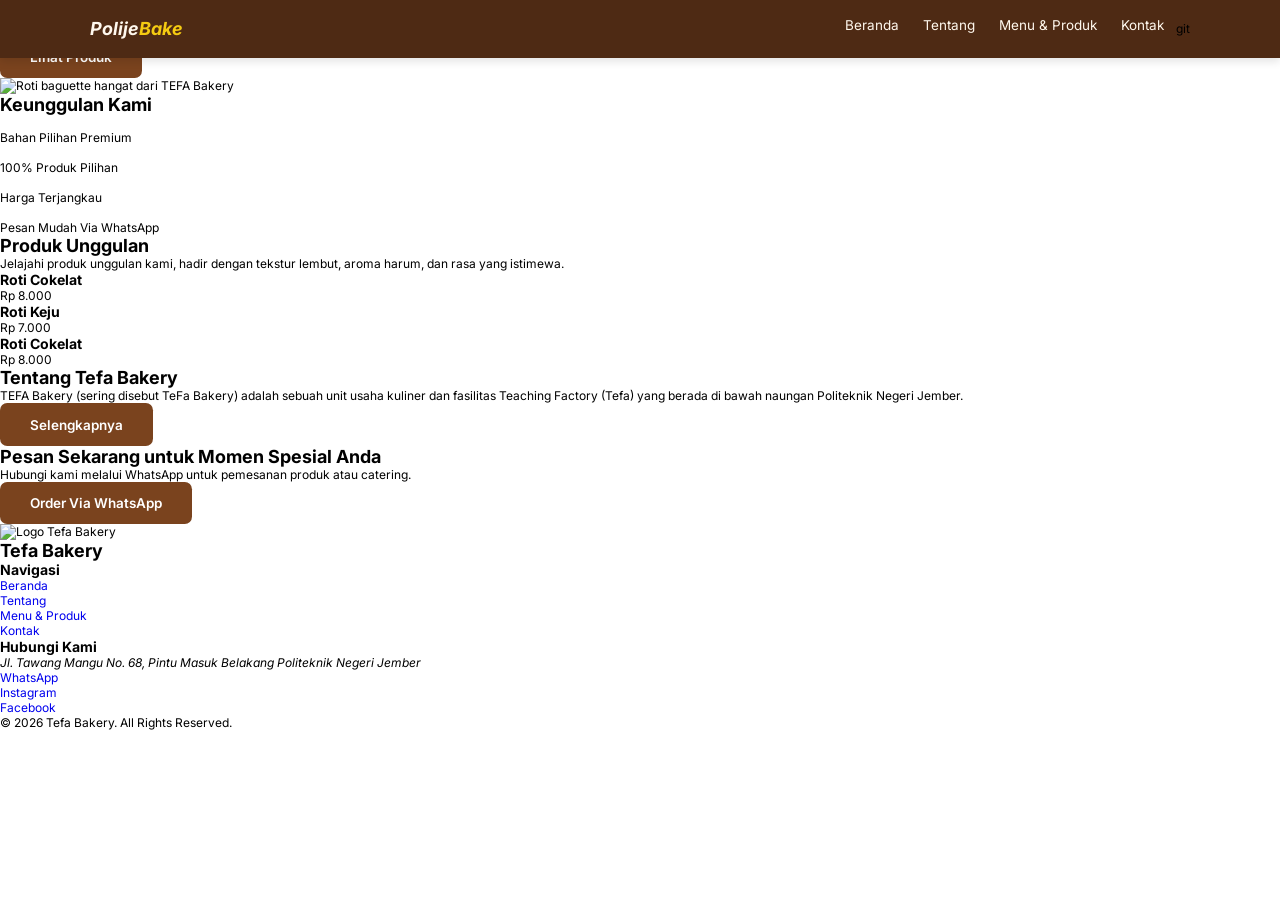
==== commit 040f548d: "Merge GitHub and local project" ====
--- a/index.html
+++ b/index.html
@@ -31,7 +31,9 @@
           <a href="kontak.html">Kontak</a>
         </div>
         <div class="navbar-extra">
-          <a href="#" id="hamburger-menu"> <i data-feather="menu"></i> </a>
+          <a href="#" id="hamburger-menu">
+            <i data-feather="menu"></i>
+          </a>git
         </div>
       </nav>
     </header>
@@ -39,116 +41,84 @@
 
     <!-- Hero Section start -->
     <main>
-      <section class="hero" id="beranda">
-        <div class="hero-content">
-          <h1>TEFA Bakery</h1>
-          <p>
-            TEFA Bakery menyediakan roti, pastry, dan paket catering untuk
-            kebutuhan harian maupun acara khusus.
-          </p>
-          <a class="tombol" href="menu.html">Lihat Produk</a>
-        </div>
-
-        <div class="hero-image">
-          <img src="assets/roti.jpg" alt="Roti TEFA Bakery" />
-        </div>
+      <section id="beranda">
+        <h1>TEFA Bakery</h1>
+        <p>
+          TEFA Bakery menyediakan roti, pastry, dan paket catering untuk
+          kebutuhan harian maupun acara khusus
+        </p>
+        <p><a class="tombol" href="menu.html">Lihat Produk</a></p>
+        <img
+          src="assets/images/hero-roti.jpg"
+          alt="Roti baguette hangat dari TEFA Bakery"
+          width="450"
+        />
       </section>
 
-      <section class="keunggulan">
-        <div class="keunggulan-item">
-          <img src="assets/premium.png" alt="Bahan Premium" />
-          <p>Bahan Pilihan<br />Premium</p>
-        </div>
-
-        <div class="keunggulan-item">
-          <img src="assets/pilihan.png" alt="Produk Pilihan" />
-          <p>100%<br />Produk Pilihan</p>
-        </div>
-
-        <div class="keunggulan-item">
-          <img src="assets/terjangkau.png" alt="Harga Terjangkau" />
-          <p>Harga<br />Terjangkau</p>
-        </div>
-
-        <div class="keunggulan-item">
-          <img src="assets/pesan.png" alt="WhatsApp" />
-          <p>Pesan Mudah<br />Via WhatsApp</p>
-        </div>
+      <section id="keunggulan">
+        <h2>Keunggulan Kami</h2>
+        <ul>
+          <li>
+            <img/>
+            <p>Bahan Pilihan Premium</p>
+          </li>
+          <li>
+            <img/>
+            <p>100% Produk Pilihan</p>
+          </li>
+          <li>
+            <img/>
+            <p>Harga Terjangkau</p>
+          </li>
+          <li>
+            <img/>
+            <p>Pesan Mudah Via WhatsApp</p>
+          </li>
+        </ul>
       </section>
 
-      <!-- TENTANG -->
-      <section class="tentang">
-        <img
-          src="assets/tentang.png"
-          alt="Kegiatan Teaching Factory TEFA Bakery"
-        />
+      <section id="produk-unggulan">
+        <h2>Produk Unggulan</h2>
+        <p>
+          Jelajahi produk unggulan kami, hadir dengan tekstur lembut, aroma
+          harum, dan rasa yang istimewa.
+        </p>
+        <article>
+          <h3>Roti Cokelat</h3>
+          <p>Rp 8.000</p>
+        </article>
 
-        <div class="tentang-content">
-          <span class="tentang-label"> MENGENAL KAMI </span>
+        <article>
+          <h3>Roti Keju</h3>
+          <p>Rp 7.000</p>
+        </article>
 
-          <h2>Tentang Tefa Bakery</h2>
-
-          <p>
-            TEFA Bakery (sering disebut TeFa Bakery) adalah sebuah unit usaha
-            kuliner dan fasilitas Teaching Factory (Tefa) yang berada di bawah
-            naungan Politeknik Negeri Jember.
-          </p>
-
-          <a class="tombol" href="tentang.html"> Selengkapnya </a>
-        </div>
-      </section>
-      <!-- Menu Unggulan -->
-      <section class="produk">
-        <div class="produk-header">
-          <h2>Produk Unggulan</h2>
-          <p>
-            Jelajahi produk unggulan kami, hadir dengan tekstur lembut, aroma
-            harum, dan rasa yang istimewa.
-          </p>
-        </div>
-
-        <div class="produk-container">
-          <article class="produk-card">
-            <img src="assets/Roti.jpg" alt="Roti Cokelat" />
-
-            <div class="produk-desc">
-              <h3>Roti Cokelat</h3>
-              <p>Rp 8.000</p>
-            </div>
-          </article>
-
-          <article class="produk-card">
-            <img src="assets/Roti.jpg" alt="Roti Keju" />
-
-            <div class="produk-desc">
-              <h3>Roti Keju</h3>
-              <p>Rp 7.000</p>
-            </div>
-          </article>
-
-          <article class="produk-card">
-            <img src="assets/Roti.jpg" alt="Roti Cokelat" />
-
-            <div class="produk-desc">
-              <h3>Roti Cokelat</h3>
-              <p>Rp 8.000</p>
-            </div>
-          </article>
-        </div>
+        <article>
+          <h3>Roti Cokelat</h3>
+          <p>Rp 8.000</p>
+        </article>
       </section>
 
-      <section class="pesan">
-        <div class="pesan-content">
-          <h2>Pesan Sekarang<br />untuk Momen Spesial Anda</h2>
+      <section id="tentang">
+        <h2>Tentang Tefa Bakery</h2>
+        <p>
+          TEFA Bakery (sering disebut TeFa Bakery) adalah sebuah unit usaha
+          kuliner dan fasilitas Teaching Factory (Tefa) yang berada di bawah
+          naungan Politeknik Negeri Jember.
+        </p>
+        <p><a class="tombol" href="tentang.html">Selengkapnya</a></p>
+      </section>
 
-          <p>
-            Hubungi kami melalui WhatsApp untuk pemesanan produk atau catering.
-          </p>
-
-          <a class="tombol" href="https://wa.me/6280000000000">
-            Order Via WhatsApp
-          </a>
-        </div>
+      <section id="pesan">
+        <h2>Pesan Sekarang untuk Momen Spesial Anda</h2>
+        <p>
+          Hubungi kami melalui WhatsApp untuk pemesanan produk atau catering.
+        </p>
+        <p>
+          <a class="tombol" href="https://wa.me/6280000000000"
+            >Order Via WhatsApp</a
+          >
+        </p>
       </section>
     </main>
     <!-- Hero Section End -->
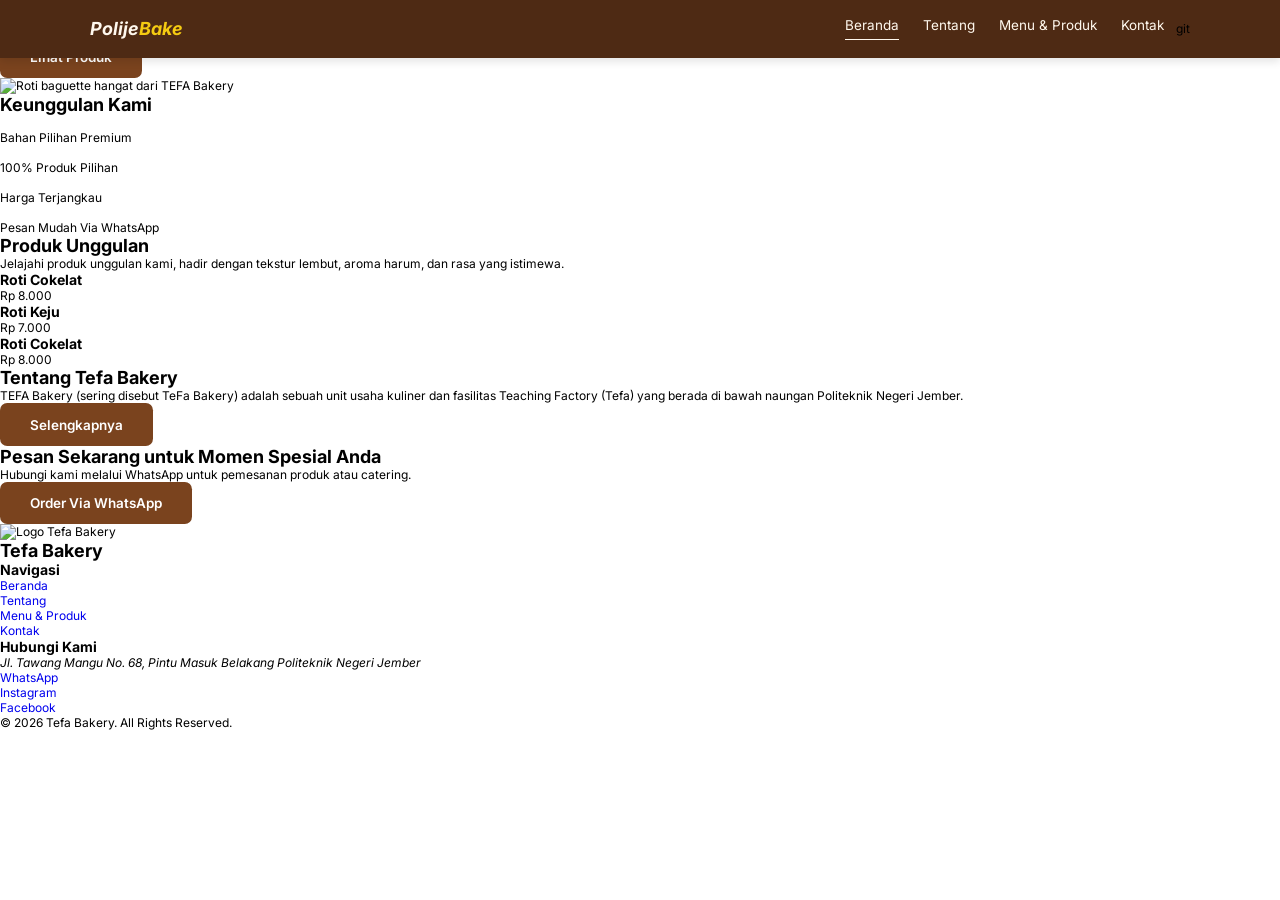
==== commit 415b87e0: "commit" ====
--- a/index.html
+++ b/index.html
@@ -22,10 +22,10 @@
     <!-- NAVBAR -->
     <header>
       <nav class="navbar">
-        <a href="#" class="navbar-logo">Polije<span>Bake</span></a>
+        <a href="index.html" class="navbar-logo">Polije<span>Bake</span></a>
 
         <div class="navbar-nav">
-          <a href="#">Beranda</a>
+          <a href="index.html" class="active">Beranda</a>
           <a href="tentang.html">Tentang</a>
           <a href="menu.html">Menu &amp; Produk</a>
           <a href="kontak.html">Kontak</a>
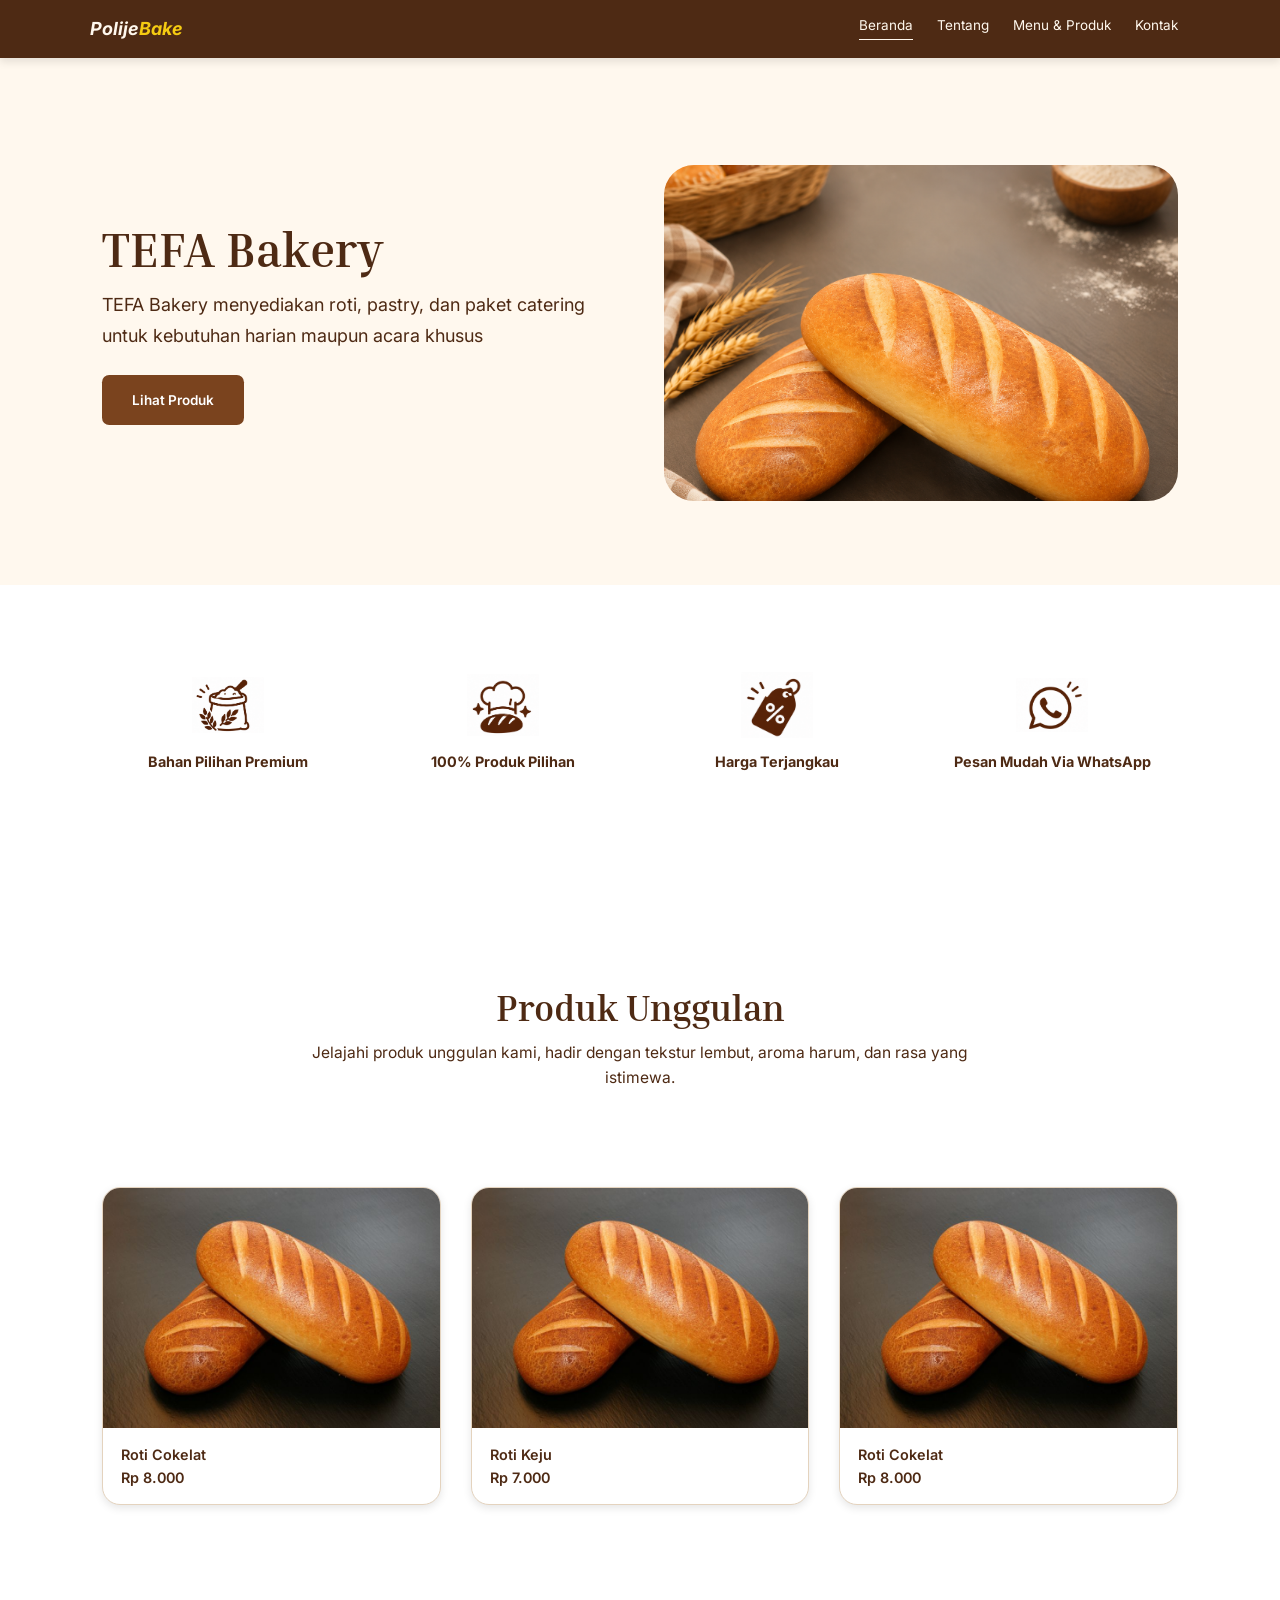
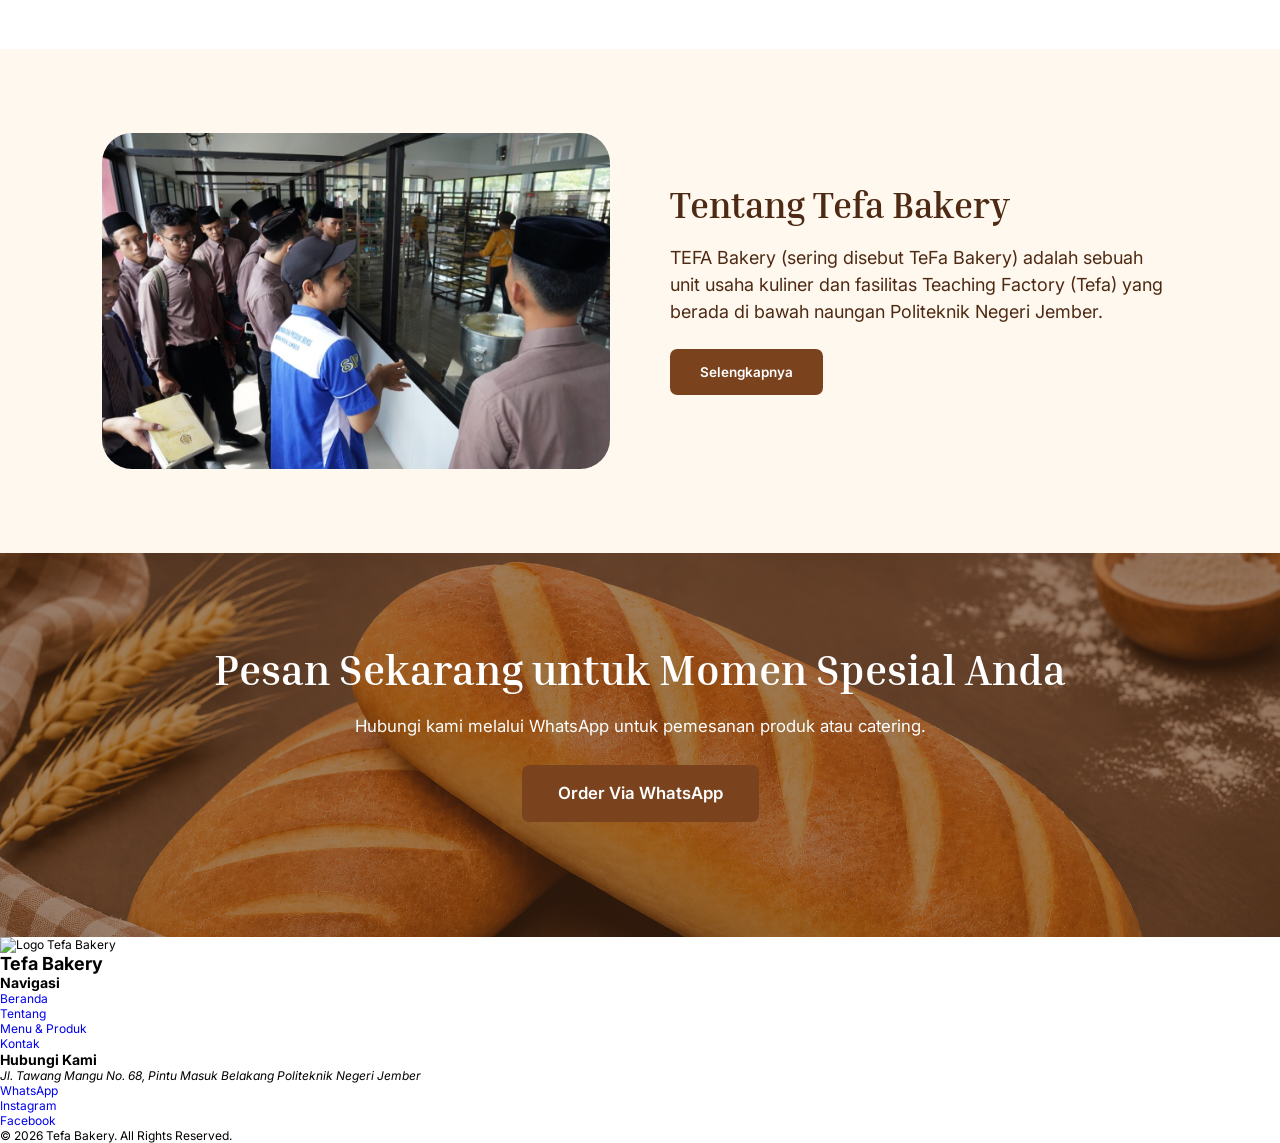
==== commit 97ed660a: "Update index.html" ====
--- a/index.html
+++ b/index.html
@@ -33,7 +33,7 @@
         <div class="navbar-extra">
           <a href="#" id="hamburger-menu">
             <i data-feather="menu"></i>
-          </a>git
+          </a>
         </div>
       </nav>
     </header>
@@ -41,84 +41,102 @@
 
     <!-- Hero Section start -->
     <main>
-      <section id="beranda">
-        <h1>TEFA Bakery</h1>
-        <p>
-          TEFA Bakery menyediakan roti, pastry, dan paket catering untuk
-          kebutuhan harian maupun acara khusus
-        </p>
-        <p><a class="tombol" href="menu.html">Lihat Produk</a></p>
-        <img
-          src="assets/images/hero-roti.jpg"
-          alt="Roti baguette hangat dari TEFA Bakery"
-          width="450"
-        />
+      <section class="hero" id="beranda">
+        <div class="hero-content">
+          <h1>TEFA Bakery</h1>
+          <p>
+            TEFA Bakery menyediakan roti, pastry, dan paket catering untuk
+            kebutuhan harian maupun acara khusus
+          </p>
+          <p><a class="tombol" href="menu.html">Lihat Produk</a></p>
+        </div>
+        <div class="hero-image">
+          <img
+            src="assets/beranda.png"
+            alt="Roti hangat dari TEFA Bakery"
+          />
+        </div>
       </section>
 
-      <section id="keunggulan">
-        <h2>Keunggulan Kami</h2>
-        <ul>
-          <li>
-            <img/>
-            <p>Bahan Pilihan Premium</p>
-          </li>
-          <li>
-            <img/>
-            <p>100% Produk Pilihan</p>
-          </li>
-          <li>
-            <img/>
-            <p>Harga Terjangkau</p>
-          </li>
-          <li>
-            <img/>
-            <p>Pesan Mudah Via WhatsApp</p>
-          </li>
-        </ul>
+      <section class="keunggulan" id="keunggulan">
+        <div class="keunggulan-item">
+          <img src="assets/premium.png" alt="Bahan pilihan premium" />
+          <p>Bahan Pilihan Premium</p>
+        </div>
+        <div class="keunggulan-item">
+          <img src="assets/pilihan.png" alt="Produk pilihan" />
+          <p>100% Produk Pilihan</p>
+        </div>
+        <div class="keunggulan-item">
+          <img src="assets/terjangkau.png" alt="Harga terjangkau" />
+          <p>Harga Terjangkau</p>
+        </div>
+        <div class="keunggulan-item">
+          <img src="assets/pesan.png" alt="Pesan mudah melalui WhatsApp" />
+          <p>Pesan Mudah Via WhatsApp</p>
+        </div>
       </section>
 
-      <section id="produk-unggulan">
-        <h2>Produk Unggulan</h2>
-        <p>
-          Jelajahi produk unggulan kami, hadir dengan tekstur lembut, aroma
-          harum, dan rasa yang istimewa.
-        </p>
-        <article>
-          <h3>Roti Cokelat</h3>
-          <p>Rp 8.000</p>
-        </article>
+      <section class="produk" id="produk-unggulan">
+        <div class="produk-header">
+          <h2>Produk Unggulan</h2>
+          <p>
+            Jelajahi produk unggulan kami, hadir dengan tekstur lembut, aroma
+            harum, dan rasa yang istimewa.
+          </p>
+        </div>
+        <div class="produk-container">
+          <article class="produk-card">
+            <img src="assets/Roti.jpg" alt="Roti Cokelat" />
+            <div class="produk-desc">
+              <h3>Roti Cokelat</h3>
+              <p>Rp 8.000</p>
+            </div>
+          </article>
 
-        <article>
-          <h3>Roti Keju</h3>
-          <p>Rp 7.000</p>
-        </article>
+          <article class="produk-card">
+            <img src="assets/Roti.jpg" alt="Roti Keju" />
+            <div class="produk-desc">
+              <h3>Roti Keju</h3>
+              <p>Rp 7.000</p>
+            </div>
+          </article>
 
-        <article>
-          <h3>Roti Cokelat</h3>
-          <p>Rp 8.000</p>
-        </article>
+          <article class="produk-card">
+            <img src="assets/Roti.jpg" alt="Roti Cokelat" />
+            <div class="produk-desc">
+              <h3>Roti Cokelat</h3>
+              <p>Rp 8.000</p>
+            </div>
+          </article>
+        </div>
       </section>
 
-      <section id="tentang">
-        <h2>Tentang Tefa Bakery</h2>
-        <p>
-          TEFA Bakery (sering disebut TeFa Bakery) adalah sebuah unit usaha
-          kuliner dan fasilitas Teaching Factory (Tefa) yang berada di bawah
-          naungan Politeknik Negeri Jember.
-        </p>
-        <p><a class="tombol" href="tentang.html">Selengkapnya</a></p>
+      <section class="tentang" id="tentang">
+        <img src="assets/tentang.png" alt="Tentang TEFA Bakery" />
+        <div class="tentang-content">
+          <h2>Tentang Tefa Bakery</h2>
+          <p>
+            TEFA Bakery (sering disebut TeFa Bakery) adalah sebuah unit usaha
+            kuliner dan fasilitas Teaching Factory (Tefa) yang berada di bawah
+            naungan Politeknik Negeri Jember.
+          </p>
+          <p><a class="tombol" href="tentang.html">Selengkapnya</a></p>
+        </div>
       </section>
 
-      <section id="pesan">
-        <h2>Pesan Sekarang untuk Momen Spesial Anda</h2>
-        <p>
-          Hubungi kami melalui WhatsApp untuk pemesanan produk atau catering.
-        </p>
-        <p>
-          <a class="tombol" href="https://wa.me/6280000000000"
-            >Order Via WhatsApp</a
-          >
-        </p>
+      <section class="pesan" id="pesan">
+        <div class="pesan-content">
+          <h2>Pesan Sekarang untuk Momen Spesial Anda</h2>
+          <p>
+            Hubungi kami melalui WhatsApp untuk pemesanan produk atau catering.
+          </p>
+          <p>
+            <a class="tombol" href="https://wa.me/6280000000000"
+              >Order Via WhatsApp</a
+            >
+          </p>
+        </div>
       </section>
     </main>
     <!-- Hero Section End -->
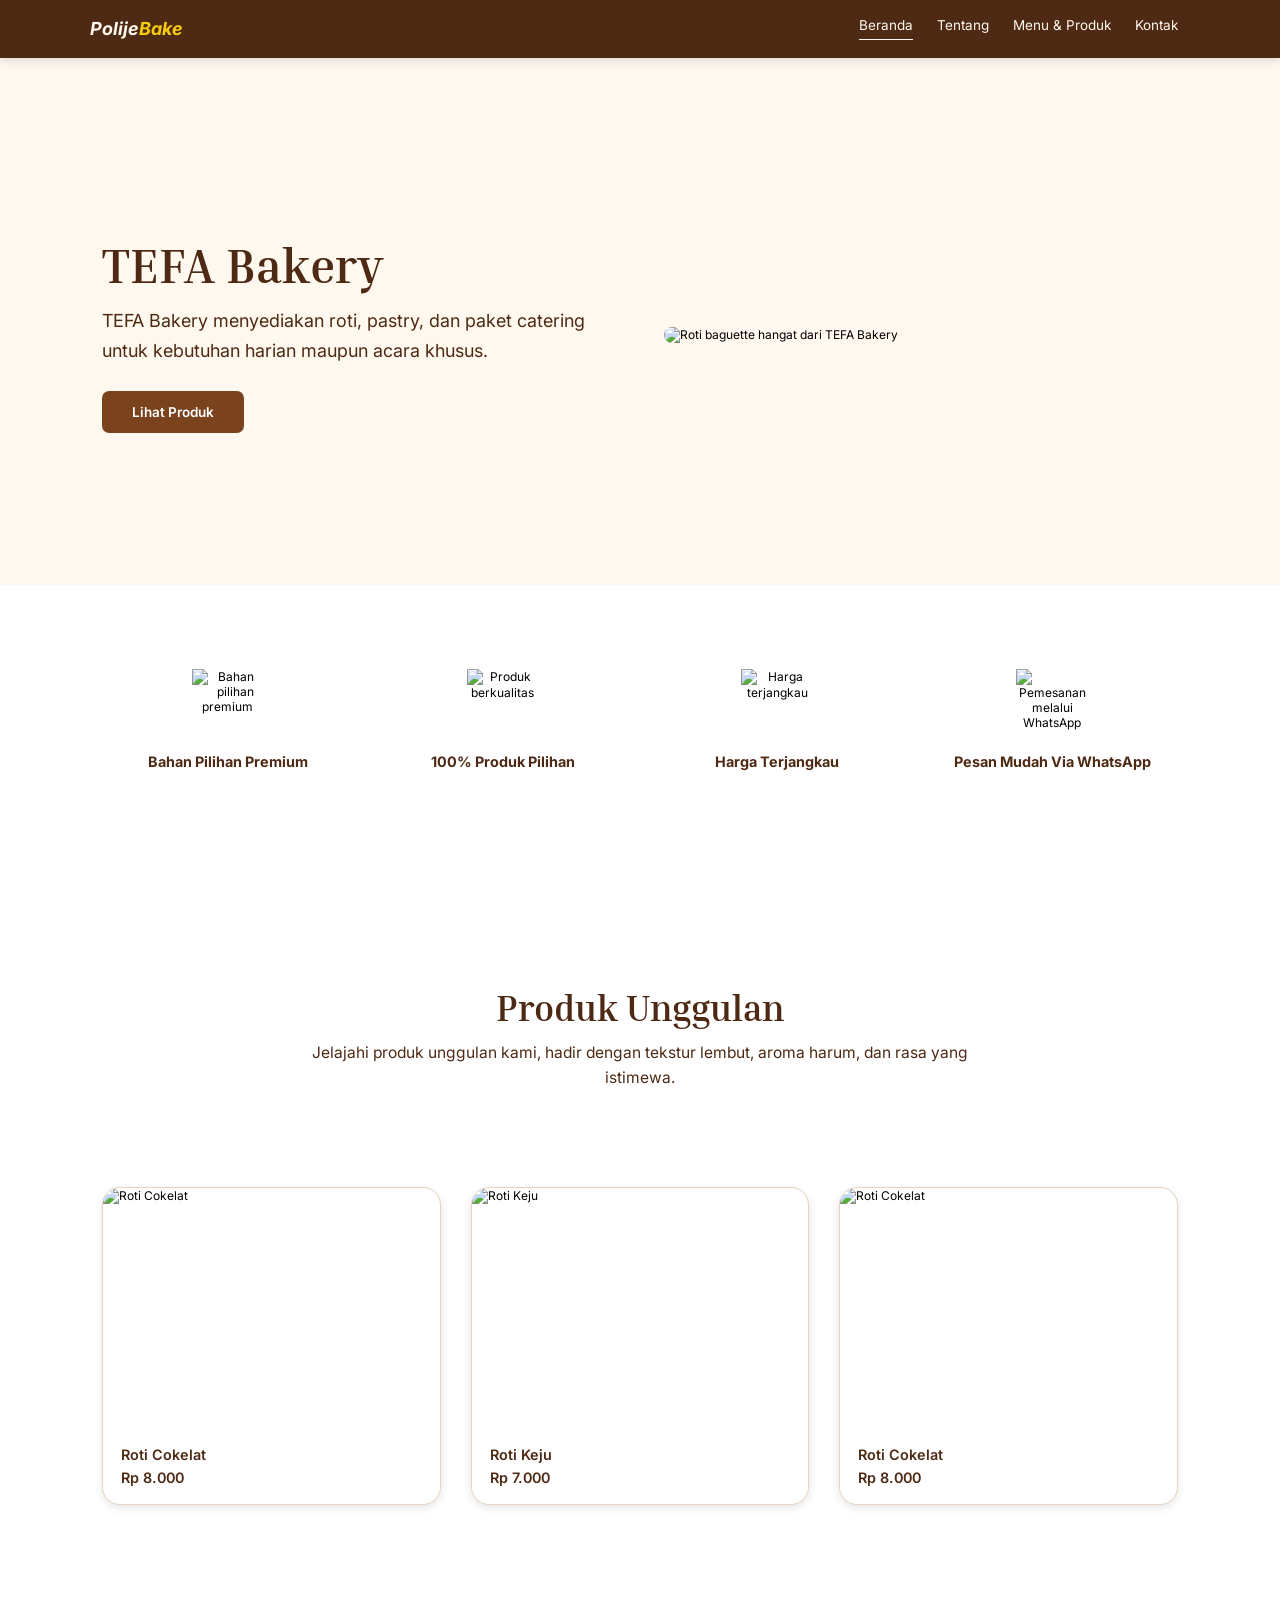
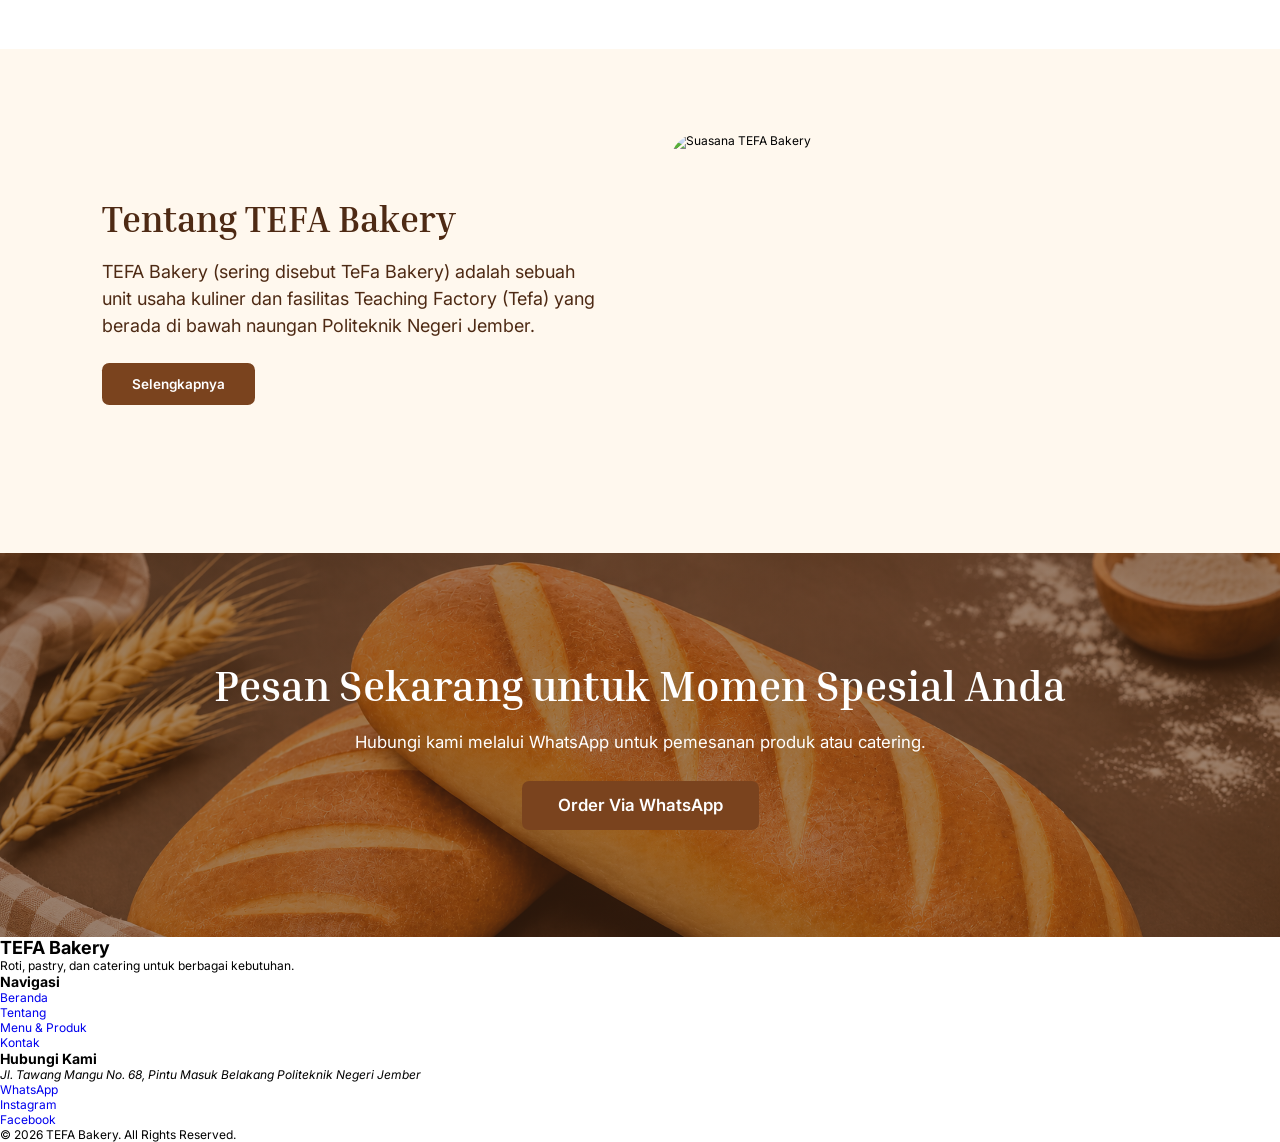
==== commit ff095770: "deskripsi singkat perubahan" ====
--- a/index.html
+++ b/index.html
@@ -7,19 +7,21 @@
 
     <!-- Fonts -->
     <link rel="preconnect" href="https://fonts.googleapis.com" />
-    <link rel="preconnect" href="https://fonts.gstatic.com" crossorigin />
+    <link rel="preconnect" href="https://fonts.gstatic.com" />
     <link
       href="https://fonts.googleapis.com/css2?family=Inria+Serif:ital,wght@0,300;0,400;0,700;1,300;1,400;1,700&family=Inter:ital,opsz@0,14..32;1,14..32&display=swap"
       rel="stylesheet"
     />
+
     <!-- Feather Icons -->
     <script src="https://unpkg.com/feather-icons"></script>
 
+    <!-- CSS -->
     <link rel="stylesheet" href="style.css" />
   </head>
 
   <body>
-    <!-- NAVBAR -->
+    <!-- Navbar Start -->
     <header>
       <nav class="navbar">
         <a href="index.html" class="navbar-logo">Polije<span>Bake</span></a>
@@ -30,54 +32,65 @@
           <a href="menu.html">Menu &amp; Produk</a>
           <a href="kontak.html">Kontak</a>
         </div>
+
         <div class="navbar-extra">
-          <a href="#" id="hamburger-menu">
+          <a href="#" id="hamburger-menu" aria-label="Buka menu">
             <i data-feather="menu"></i>
           </a>
         </div>
       </nav>
     </header>
-    <!-- NAVBAR END -->
-
-    <!-- Hero Section start -->
+    <!-- Navbar End -->
+
+    <!-- Main Start -->
     <main>
-      <section class="hero" id="beranda">
+      <!-- Hero Section -->
+      <section id="beranda" class="hero">
         <div class="hero-content">
           <h1>TEFA Bakery</h1>
           <p>
             TEFA Bakery menyediakan roti, pastry, dan paket catering untuk
-            kebutuhan harian maupun acara khusus
-          </p>
-          <p><a class="tombol" href="menu.html">Lihat Produk</a></p>
-        </div>
+            kebutuhan harian maupun acara khusus.
+          </p>
+          <a class="tombol" href="menu.html">Lihat Produk</a>
+        </div>
+
         <div class="hero-image">
           <img
-            src="assets/beranda.png"
-            alt="Roti hangat dari TEFA Bakery"
+            src="assets/images/hero-roti.jpg"
+            alt="Roti baguette hangat dari TEFA Bakery"
           />
         </div>
       </section>
 
-      <section class="keunggulan" id="keunggulan">
-        <div class="keunggulan-item">
-          <img src="assets/premium.png" alt="Bahan pilihan premium" />
+      <!-- Keunggulan Section -->
+      <section id="keunggulan" class="keunggulan">
+        <div class="keunggulan-item">
+          <img src="assets/images/premium.png" alt="Bahan pilihan premium" />
           <p>Bahan Pilihan Premium</p>
         </div>
-        <div class="keunggulan-item">
-          <img src="assets/pilihan.png" alt="Produk pilihan" />
+
+        <div class="keunggulan-item">
+          <img src="assets/images/produk.png" alt="Produk berkualitas" />
           <p>100% Produk Pilihan</p>
         </div>
-        <div class="keunggulan-item">
-          <img src="assets/terjangkau.png" alt="Harga terjangkau" />
+
+        <div class="keunggulan-item">
+          <img src="assets/images/harga.png" alt="Harga terjangkau" />
           <p>Harga Terjangkau</p>
         </div>
-        <div class="keunggulan-item">
-          <img src="assets/pesan.png" alt="Pesan mudah melalui WhatsApp" />
+
+        <div class="keunggulan-item">
+          <img
+            src="assets/images/whatsapp.png"
+            alt="Pemesanan melalui WhatsApp"
+          />
           <p>Pesan Mudah Via WhatsApp</p>
         </div>
       </section>
 
-      <section class="produk" id="produk-unggulan">
+      <!-- Produk Unggulan -->
+      <section id="produk-unggulan" class="produk">
         <div class="produk-header">
           <h2>Produk Unggulan</h2>
           <p>
@@ -85,9 +98,11 @@
             harum, dan rasa yang istimewa.
           </p>
         </div>
+
         <div class="produk-container">
           <article class="produk-card">
-            <img src="assets/Roti.jpg" alt="Roti Cokelat" />
+            <img src="assets/images/roti-cokelat.jpg" alt="Roti Cokelat" />
+
             <div class="produk-desc">
               <h3>Roti Cokelat</h3>
               <p>Rp 8.000</p>
@@ -95,7 +110,8 @@
           </article>
 
           <article class="produk-card">
-            <img src="assets/Roti.jpg" alt="Roti Keju" />
+            <img src="assets/images/roti-keju.jpg" alt="Roti Keju" />
+
             <div class="produk-desc">
               <h3>Roti Keju</h3>
               <p>Rp 7.000</p>
@@ -103,7 +119,8 @@
           </article>
 
           <article class="produk-card">
-            <img src="assets/Roti.jpg" alt="Roti Cokelat" />
+            <img src="assets/images/roti-cokelat.jpg" alt="Roti Cokelat" />
+
             <div class="produk-desc">
               <h3>Roti Cokelat</h3>
               <p>Rp 8.000</p>
@@ -112,40 +129,48 @@
         </div>
       </section>
 
-      <section class="tentang" id="tentang">
-        <img src="assets/tentang.png" alt="Tentang TEFA Bakery" />
+      <!-- Tentang TEFA Bakery -->
+      <section id="tentang" class="tentang">
         <div class="tentang-content">
-          <h2>Tentang Tefa Bakery</h2>
+          <h2>Tentang TEFA Bakery</h2>
           <p>
             TEFA Bakery (sering disebut TeFa Bakery) adalah sebuah unit usaha
             kuliner dan fasilitas Teaching Factory (Tefa) yang berada di bawah
             naungan Politeknik Negeri Jember.
           </p>
-          <p><a class="tombol" href="tentang.html">Selengkapnya</a></p>
-        </div>
-      </section>
-
-      <section class="pesan" id="pesan">
+          <a class="tombol" href="tentang.html">Selengkapnya</a>
+        </div>
+
+        <div class="tentang-image">
+          <img src="assets/images/tentang-tefa.jpg" alt="Suasana TEFA Bakery" />
+        </div>
+      </section>
+
+      <!-- Pesan Sekarang -->
+      <section id="pesan" class="pesan">
         <div class="pesan-content">
           <h2>Pesan Sekarang untuk Momen Spesial Anda</h2>
           <p>
             Hubungi kami melalui WhatsApp untuk pemesanan produk atau catering.
           </p>
-          <p>
-            <a class="tombol" href="https://wa.me/6280000000000"
-              >Order Via WhatsApp</a
-            >
-          </p>
+          <a
+            class="tombol"
+            href="https://wa.me/6280000000000"
+            target="_blank"
+            rel="noopener noreferrer"
+          >
+            Order Via WhatsApp
+          </a>
         </div>
       </section>
     </main>
-    <!-- Hero Section End -->
-
-    <!-- Footer Start-->
+    <!-- Main End -->
+
+    <!-- Footer Start -->
     <footer>
-      <section>
-        <img src="assets/images/" alt="Logo Tefa Bakery" width="80" />
-        <h2>Tefa Bakery</h2>
+      <section class="footer-brand">
+        <h2>TEFA Bakery</h2>
+        <p>Roti, pastry, dan catering untuk berbagai kebutuhan.</p>
       </section>
 
       <nav aria-label="Navigasi footer">
@@ -158,11 +183,12 @@
         </ul>
       </nav>
 
-      <section>
+      <section class="footer-contact">
         <h3>Hubungi Kami</h3>
         <address>
           Jl. Tawang Mangu No. 68, Pintu Masuk Belakang Politeknik Negeri Jember
         </address>
+
         <ul>
           <li><a href="https://wa.me/6280000000000">WhatsApp</a></li>
           <li>
@@ -172,15 +198,18 @@
         </ul>
       </section>
 
-      <p>&copy; 2026 Tefa Bakery. All Rights Reserved.</p>
+      <p class="footer-copyright">
+        &copy; 2026 TEFA Bakery. All Rights Reserved.
+      </p>
     </footer>
-    <!-- Footer end-->
+    <!-- Footer End -->
 
     <!-- Feather Icons -->
-    <script src="https://cdn.jsdelivr.net/npm/feather-icons/dist/feather.min.js"></script>
     <script>
       feather.replace();
     </script>
+
+    <!-- JavaScript -->
     <script src="script.js"></script>
   </body>
 </html>
--- a/style.css
+++ b/style.css
@@ -496,7 +496,6 @@
   font-weight: 600;
 }
 
-
 /* Menu & Produk */
 .menu-banner {
   position: relative;
@@ -569,7 +568,7 @@
 }
 .kategori-btn:hover,
 .kategori-btn.active {
-  background-color: #7A431E;
+  background-color: #7a431e;
   color: white;
 }
 .daftar-produk {
@@ -621,12 +620,13 @@
   margin-bottom: 1rem;
   color: var(--primary);
 }
+/* Tombol Detail */
 .detail-btn {
   width: 100%;
   padding: 0.8rem;
   border: none;
   border-radius: 15px;
-  background-color: #7A431E;
+  background-color: #7a431e;
   color: white;
   font-family: var(--font-isi);
   font-size: 0.95rem;
@@ -640,9 +640,127 @@
 .daftar-produk-card.hidden {
   display: none;
 }
-
-
-
+/* Modal Detail Produk */
+.modal-detail {
+  position: fixed;
+  inset: 0;
+  background: rgba(0, 0, 0, 0.65);
+  display: none;
+  justify-content: center;
+  align-items: center;
+  padding: 25px;
+  z-index: 1000;
+}
+.modal-detail.active {
+  display: flex;
+}
+.modal-content {
+  position: relative;
+  width: 100%;
+  max-width: 900px;
+  background-color: #ffffff;
+  border-radius: 30px;
+  padding: 40px;
+  display: grid;
+  grid-template-columns: 1fr 1fr;
+  align-items: center;
+  gap: 45px;
+  overflow: hidden;
+  box-shadow: 0 10px 40px rgba(0, 0, 0, 0.2);
+}
+.modal-close {
+  position: absolute;
+  top: 20px;
+  right: 25px;
+  background: transparent;
+  border: none;
+  color: var(--primary);
+  font-size: 32px;
+  cursor: pointer;
+  transition: 0.3s;
+  z-index: 5;
+}
+.modal-image {
+  width: 100%;
+}
+.modal-image img {
+  width: 100%;
+  height: 320px;
+  object-fit: cover;
+  border-radius: 25px;
+  border: 2px solid #e8d8c5;
+  box-shadow: 0 4px 8px rgba(0, 0, 0, 0.12);
+  display: block;
+}
+.modal-info {
+  display: flex;
+  flex-direction: column;
+  justify-content: center;
+  padding: 10px 5px;
+}
+.modal-info h2 {
+  font-family: var(--font-judul);
+  font-size: 2rem;
+  color: var(--primary);
+  margin-bottom: 15px;
+}
+.modal-info h3 {
+  font-family: var(--font-isi);
+  font-size: 1.2rem;
+  font-weight: 600;
+  color: var(--primary);
+  margin-bottom: 20px;
+}
+.modal-info p {
+  font-family: var(--font-isi);
+  font-size: 1rem;
+  line-height: 1.6;
+  color: #333333;
+  margin-bottom: 25px;
+}
+.modal-info .order-note {
+  margin-top: 12px;
+  margin-bottom: 0;
+}
+.order-note {
+  font-family: var(--font-isi);
+  font-size: 0.85rem;
+  line-height: 1.5;
+  color: #333;
+  margin-top: 12px;
+  margin-bottom: 0;
+}
+/* Tombol whatsapp */
+.order-wa {
+  display: flex;
+  justify-content: center;
+  align-items: center;
+  gap: 10px;
+  width: 100%;
+  padding: 14px 20px;
+  background-color: #80451f;
+  color: #ffffff;
+  text-decoration: none;
+  border: none;
+  border-radius: 12px;
+  font-family: var(--font-isi);
+  font-size: 1rem;
+  font-weight: 600;
+  transition: all 0.25s ease;
+  cursor: pointer;
+}
+/* HOVER */
+.order-wa:hover {
+  background-color: #5f3016;
+  color: #ffffff;
+  transform: translateY(-2px);
+  box-shadow: 0 5px 12px rgba(78, 42, 20, 0.2);
+}
+/* SAAT DIKLIK */
+.order-wa:active {
+  background-color: #3d200f;
+  transform: scale(0.97);
+}
 
 /* Kontak */
 .kontak-header {
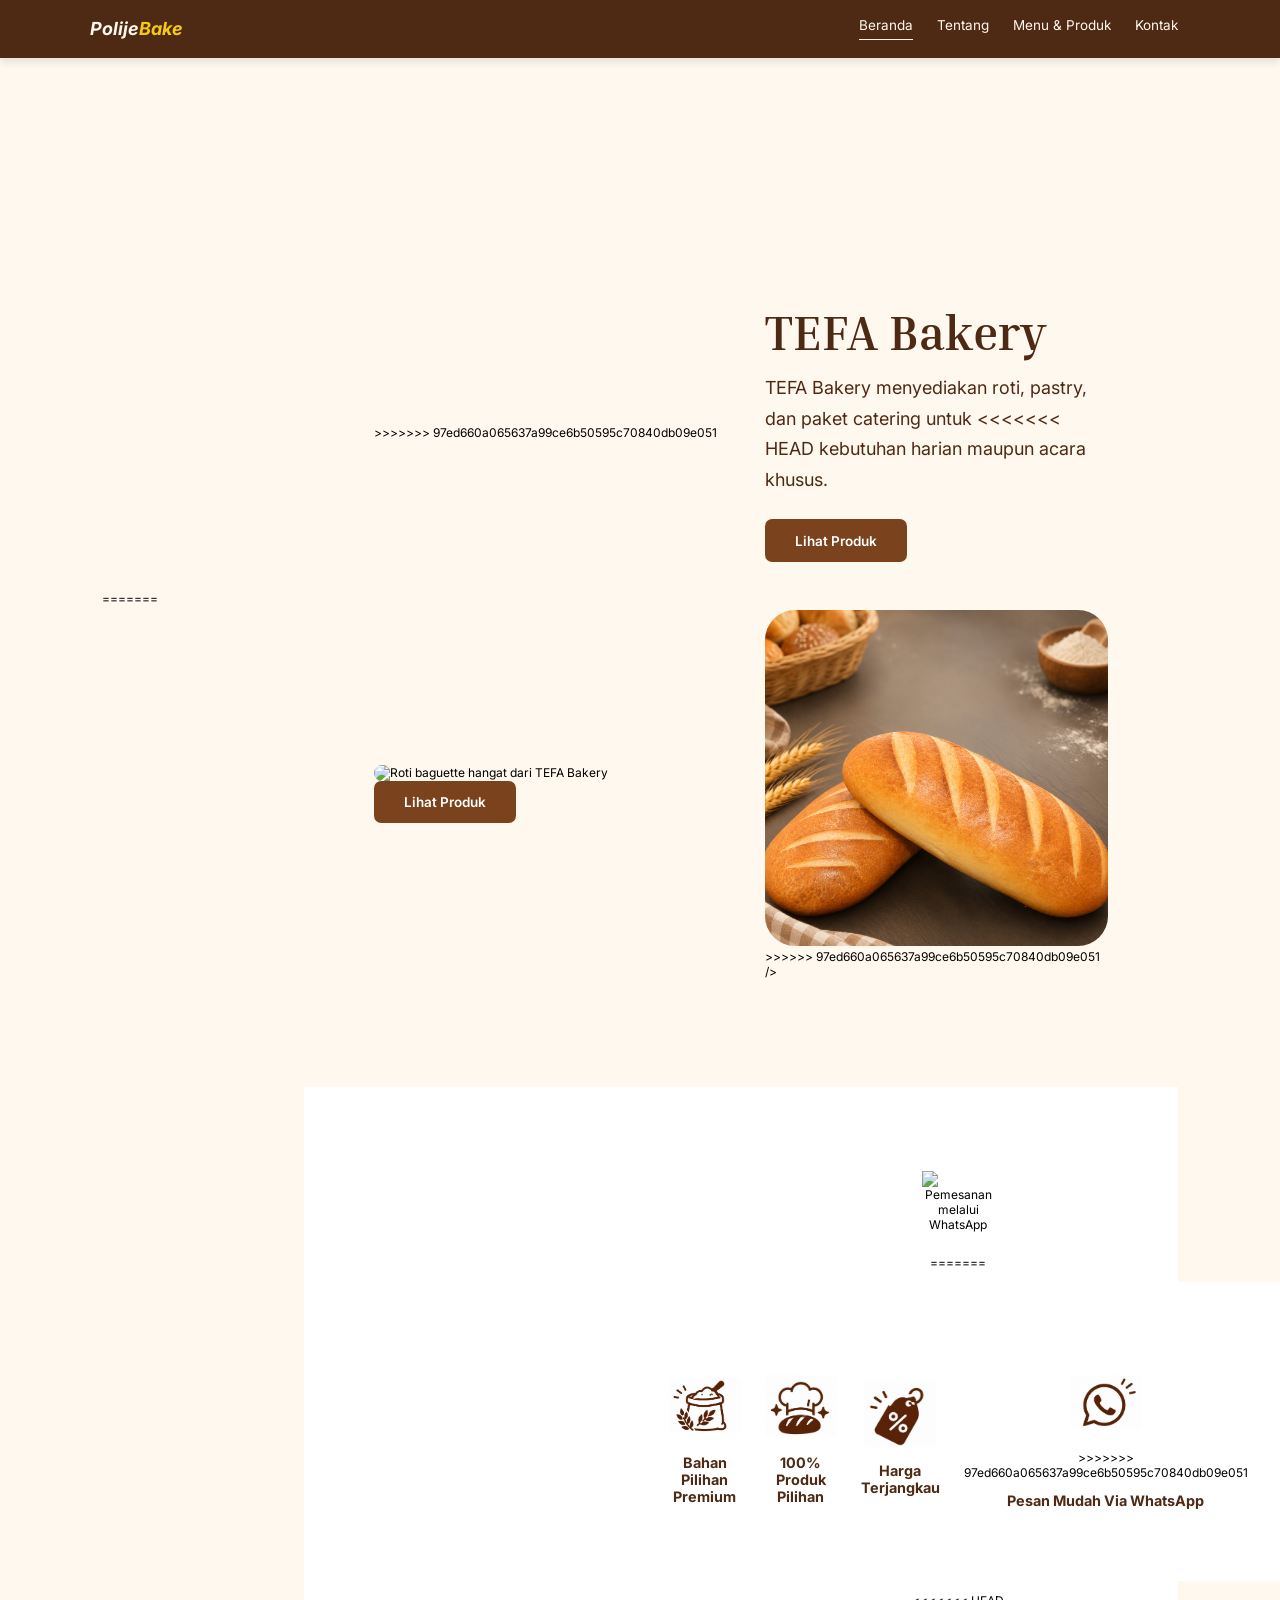
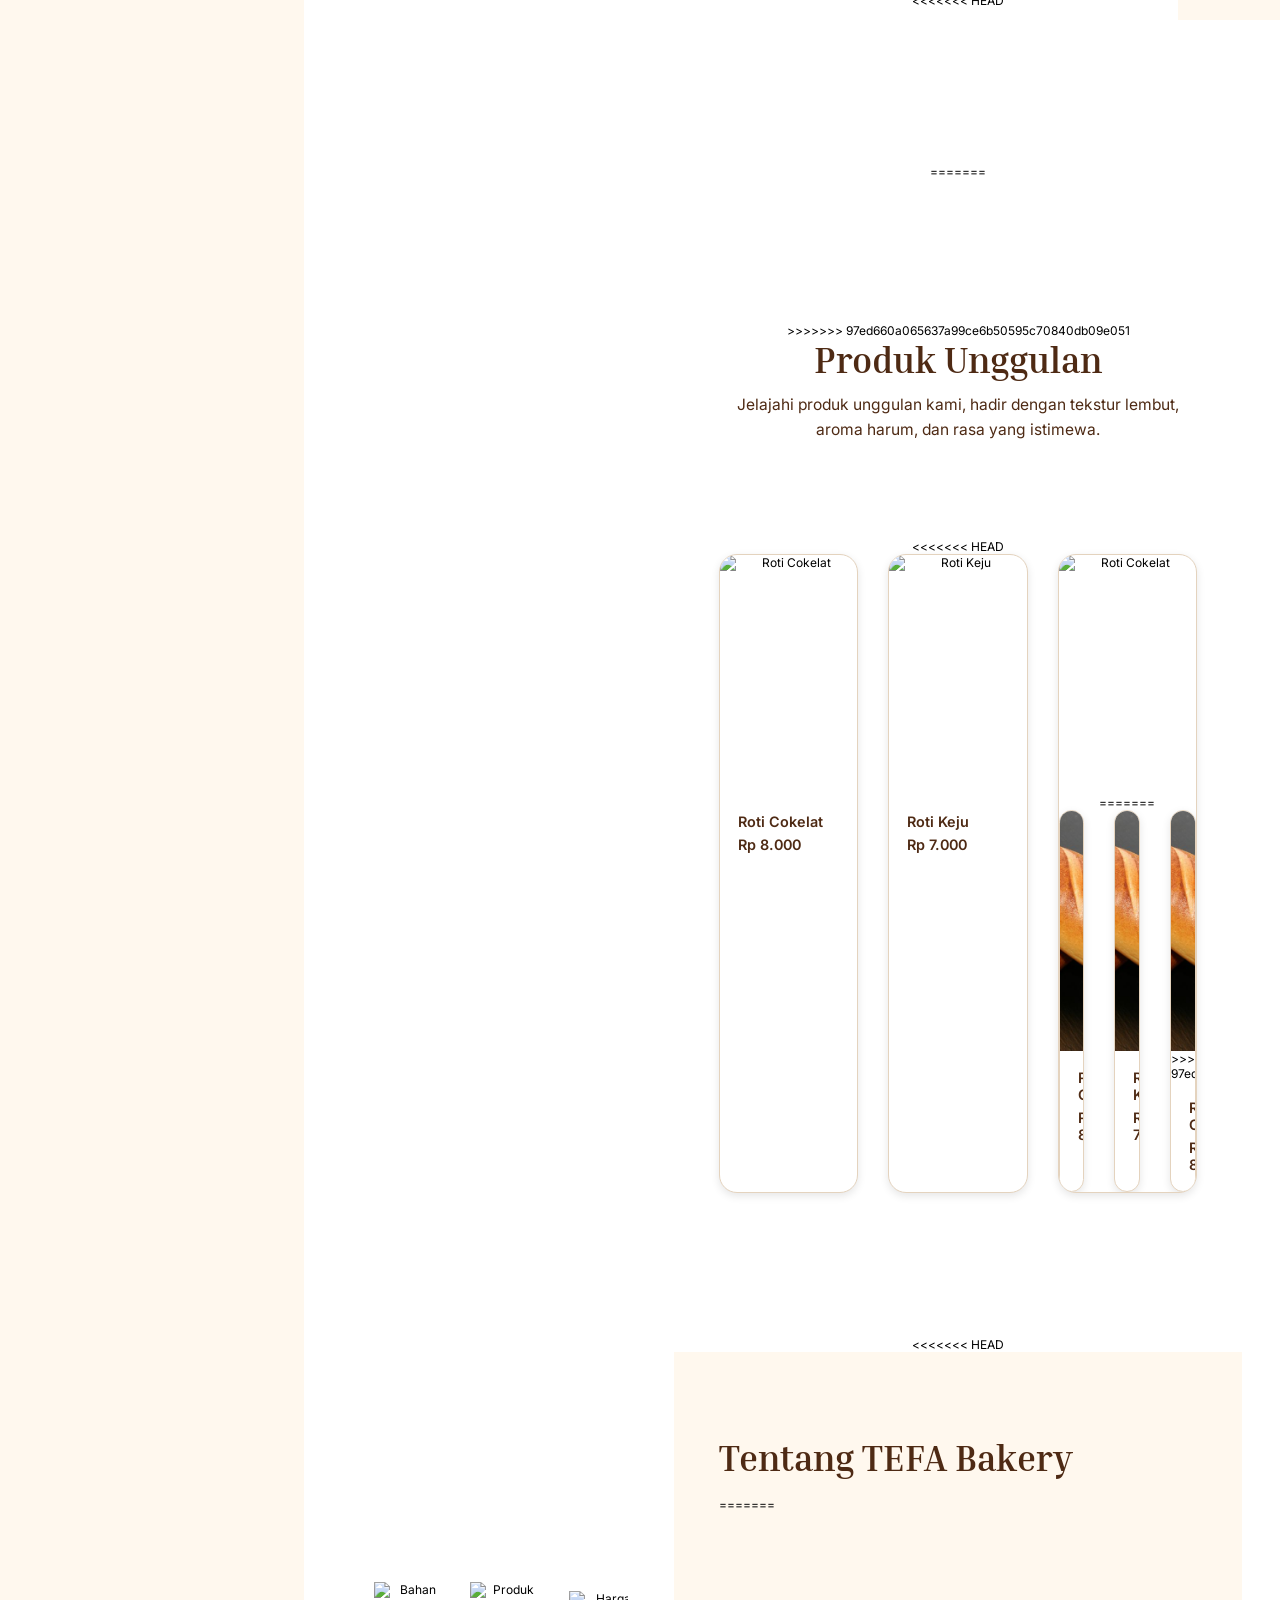
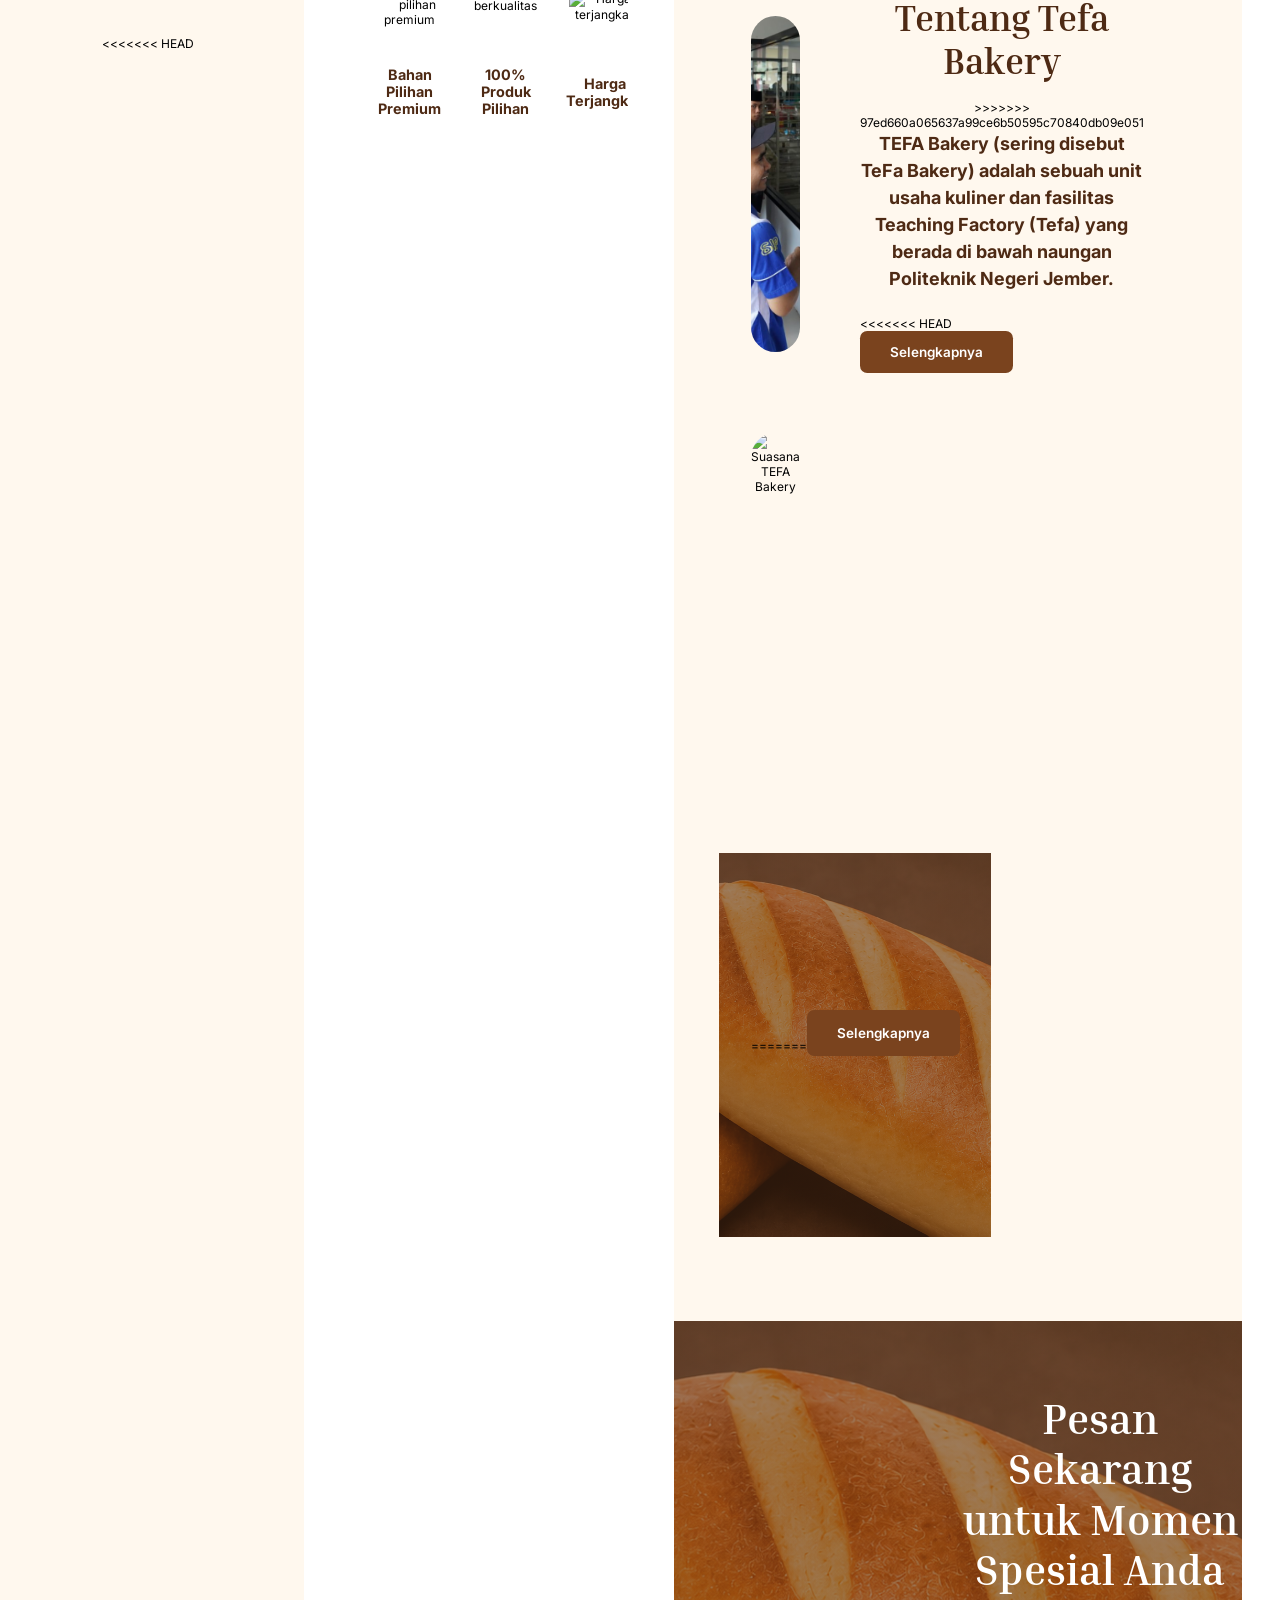
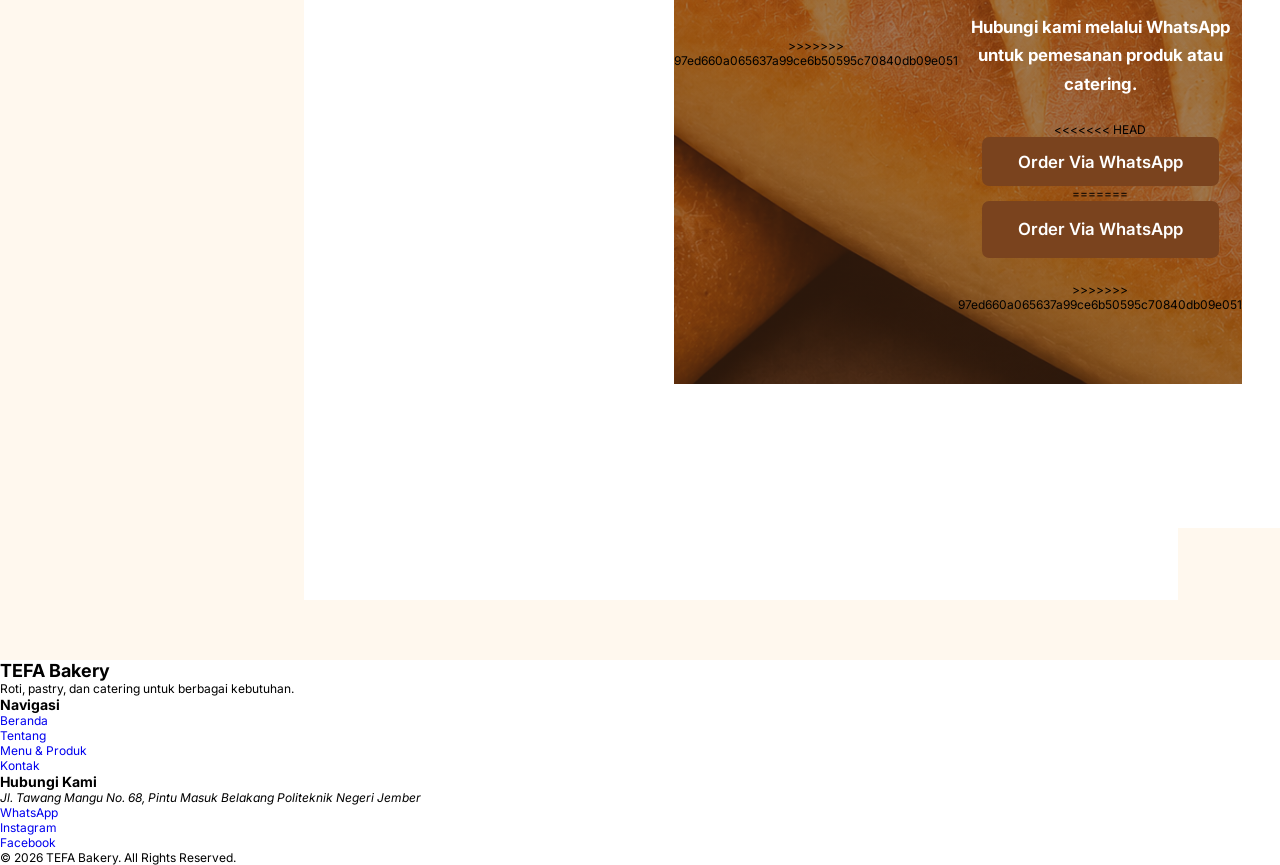
==== commit 13342c3d: "Selesaikan merge conflict" ====
--- a/index.html
+++ b/index.html
@@ -44,12 +44,17 @@
 
     <!-- Main Start -->
     <main>
+<<<<<<< HEAD
       <!-- Hero Section -->
       <section id="beranda" class="hero">
+=======
+      <section class="hero" id="beranda">
+>>>>>>> 97ed660a065637a99ce6b50595c70840db09e051
         <div class="hero-content">
           <h1>TEFA Bakery</h1>
           <p>
             TEFA Bakery menyediakan roti, pastry, dan paket catering untuk
+<<<<<<< HEAD
             kebutuhan harian maupun acara khusus.
           </p>
           <a class="tombol" href="menu.html">Lihat Produk</a>
@@ -59,10 +64,21 @@
           <img
             src="assets/images/hero-roti.jpg"
             alt="Roti baguette hangat dari TEFA Bakery"
+=======
+            kebutuhan harian maupun acara khusus
+          </p>
+          <p><a class="tombol" href="menu.html">Lihat Produk</a></p>
+        </div>
+        <div class="hero-image">
+          <img
+            src="assets/beranda.png"
+            alt="Roti hangat dari TEFA Bakery"
+>>>>>>> 97ed660a065637a99ce6b50595c70840db09e051
           />
         </div>
       </section>
 
+<<<<<<< HEAD
       <!-- Keunggulan Section -->
       <section id="keunggulan" class="keunggulan">
         <div class="keunggulan-item">
@@ -85,12 +101,33 @@
             src="assets/images/whatsapp.png"
             alt="Pemesanan melalui WhatsApp"
           />
+=======
+      <section class="keunggulan" id="keunggulan">
+        <div class="keunggulan-item">
+          <img src="assets/premium.png" alt="Bahan pilihan premium" />
+          <p>Bahan Pilihan Premium</p>
+        </div>
+        <div class="keunggulan-item">
+          <img src="assets/pilihan.png" alt="Produk pilihan" />
+          <p>100% Produk Pilihan</p>
+        </div>
+        <div class="keunggulan-item">
+          <img src="assets/terjangkau.png" alt="Harga terjangkau" />
+          <p>Harga Terjangkau</p>
+        </div>
+        <div class="keunggulan-item">
+          <img src="assets/pesan.png" alt="Pesan mudah melalui WhatsApp" />
+>>>>>>> 97ed660a065637a99ce6b50595c70840db09e051
           <p>Pesan Mudah Via WhatsApp</p>
         </div>
       </section>
 
+<<<<<<< HEAD
       <!-- Produk Unggulan -->
       <section id="produk-unggulan" class="produk">
+=======
+      <section class="produk" id="produk-unggulan">
+>>>>>>> 97ed660a065637a99ce6b50595c70840db09e051
         <div class="produk-header">
           <h2>Produk Unggulan</h2>
           <p>
@@ -98,6 +135,7 @@
             harum, dan rasa yang istimewa.
           </p>
         </div>
+<<<<<<< HEAD
 
         <div class="produk-container">
           <article class="produk-card">
@@ -121,23 +159,52 @@
           <article class="produk-card">
             <img src="assets/images/roti-cokelat.jpg" alt="Roti Cokelat" />
 
+=======
+        <div class="produk-container">
+          <article class="produk-card">
+            <img src="assets/Roti.jpg" alt="Roti Cokelat" />
             <div class="produk-desc">
               <h3>Roti Cokelat</h3>
               <p>Rp 8.000</p>
             </div>
           </article>
-        </div>
-      </section>
-
+
+          <article class="produk-card">
+            <img src="assets/Roti.jpg" alt="Roti Keju" />
+            <div class="produk-desc">
+              <h3>Roti Keju</h3>
+              <p>Rp 7.000</p>
+            </div>
+          </article>
+
+          <article class="produk-card">
+            <img src="assets/Roti.jpg" alt="Roti Cokelat" />
+>>>>>>> 97ed660a065637a99ce6b50595c70840db09e051
+            <div class="produk-desc">
+              <h3>Roti Cokelat</h3>
+              <p>Rp 8.000</p>
+            </div>
+          </article>
+        </div>
+      </section>
+
+<<<<<<< HEAD
       <!-- Tentang TEFA Bakery -->
       <section id="tentang" class="tentang">
         <div class="tentang-content">
           <h2>Tentang TEFA Bakery</h2>
+=======
+      <section class="tentang" id="tentang">
+        <img src="assets/tentang.png" alt="Tentang TEFA Bakery" />
+        <div class="tentang-content">
+          <h2>Tentang Tefa Bakery</h2>
+>>>>>>> 97ed660a065637a99ce6b50595c70840db09e051
           <p>
             TEFA Bakery (sering disebut TeFa Bakery) adalah sebuah unit usaha
             kuliner dan fasilitas Teaching Factory (Tefa) yang berada di bawah
             naungan Politeknik Negeri Jember.
           </p>
+<<<<<<< HEAD
           <a class="tombol" href="tentang.html">Selengkapnya</a>
         </div>
 
@@ -148,11 +215,19 @@
 
       <!-- Pesan Sekarang -->
       <section id="pesan" class="pesan">
+=======
+          <p><a class="tombol" href="tentang.html">Selengkapnya</a></p>
+        </div>
+      </section>
+
+      <section class="pesan" id="pesan">
+>>>>>>> 97ed660a065637a99ce6b50595c70840db09e051
         <div class="pesan-content">
           <h2>Pesan Sekarang untuk Momen Spesial Anda</h2>
           <p>
             Hubungi kami melalui WhatsApp untuk pemesanan produk atau catering.
           </p>
+<<<<<<< HEAD
           <a
             class="tombol"
             href="https://wa.me/6280000000000"
@@ -161,6 +236,13 @@
           >
             Order Via WhatsApp
           </a>
+=======
+          <p>
+            <a class="tombol" href="https://wa.me/6280000000000"
+              >Order Via WhatsApp</a
+            >
+          </p>
+>>>>>>> 97ed660a065637a99ce6b50595c70840db09e051
         </div>
       </section>
     </main>
